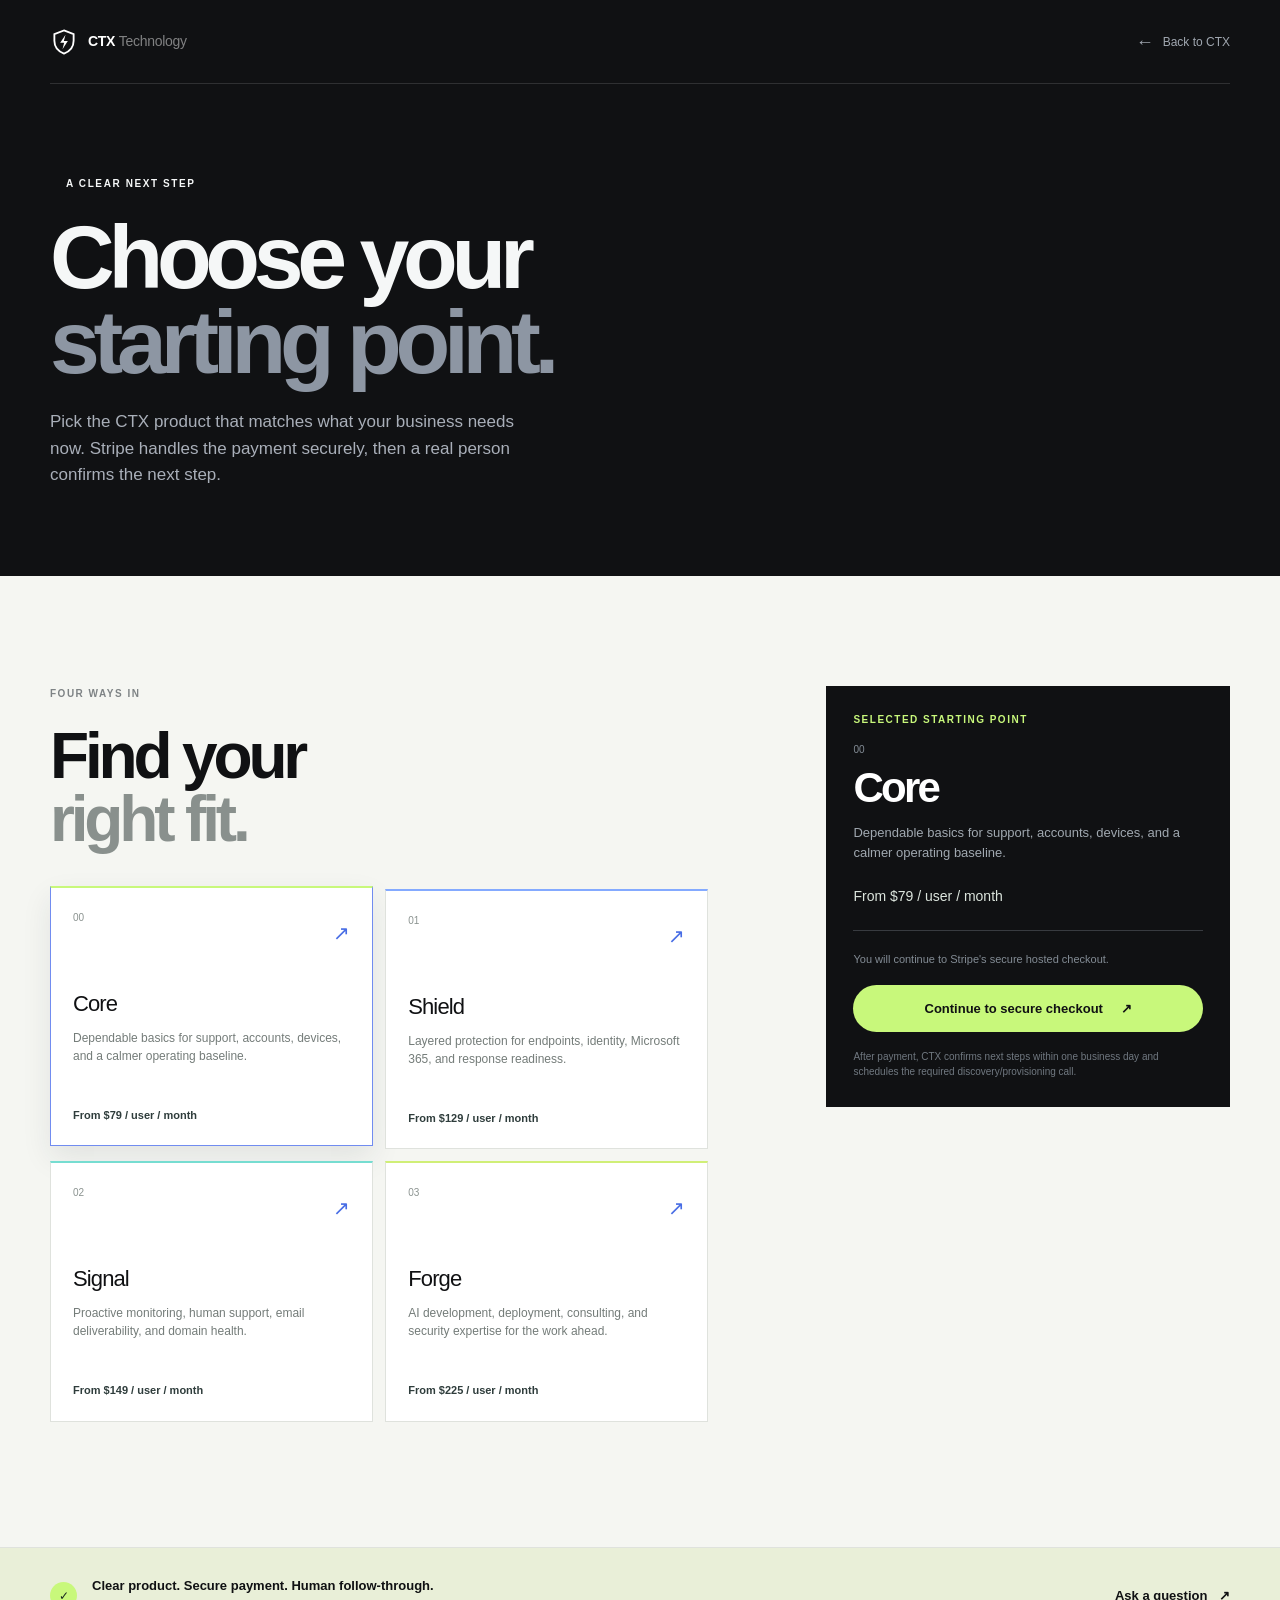
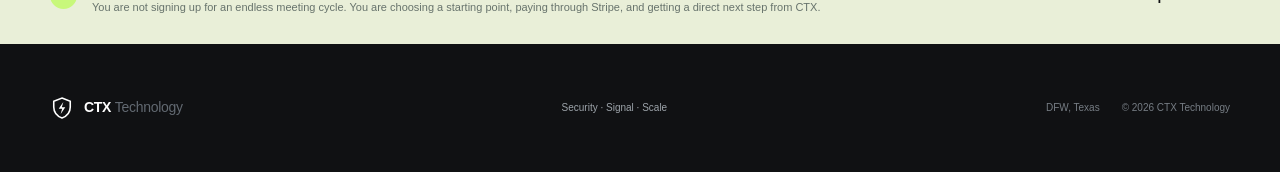
==== checkout.html @ e43d42aa "Initial public CTX Technology website" ====
<!doctype html>
<html lang="en">
  <head>
    <meta charset="UTF-8" />
    <meta name="viewport" content="width=device-width, initial-scale=1.0" />
    <meta name="description" content="Choose a CTX Technology starting point and continue to secure Stripe checkout." />
    <meta name="theme-color" content="#101113" />
    <link rel="icon" href="favicon.svg" type="image/svg+xml" />
    <title>Start with CTX | CTX Technology</title>
    <link rel="stylesheet" href="styles.css" />
    <link rel="stylesheet" href="service-pages.css" />
    <link rel="stylesheet" href="checkout.css" />
  </head>
  <body class="checkout-page">
    <header class="service-header"><div class="container nav-wrap"><a class="brand" href="index.html" aria-label="CTX Technology home"><span class="brand-mark" aria-hidden="true"><svg viewBox="0 0 32 32" fill="none"><path d="M16 2.75 27 7v7.52c0 6.9-4.4 12.14-11 14.73C9.4 26.66 5 21.42 5 14.52V7l11-4.25Z" stroke="currentColor" stroke-width="2.1"/><path d="m17.74 7.85-6.1 9.08 4.55-0-1.92 7.23 6.1-9.17h-4.57l1.94-7.14Z" fill="currentColor"/></svg></span><span>CTX <em>Technology</em></span></a><a class="back-link" href="index.html#pathways"><span aria-hidden="true">←</span> Back to CTX</a></div></header>
    <main>
      <section class="checkout-hero"><div class="container checkout-hero-inner"><p class="product-tag"><i></i> A clear next step</p><h1>Choose your<br /><em>starting point.</em></h1><p>Pick the CTX product that matches what your business needs now. Stripe handles the payment securely, then a real person confirms the next step.</p></div></section>
      <section class="checkout-section"><div class="container checkout-layout"><div class="checkout-products"><div class="checkout-section-heading"><p class="section-kicker">Four ways in</p><h2>Find your<br /><i>right fit.</i></h2></div><div class="checkout-card-grid"><a class="checkout-card" data-product="core" href="checkout.html?product=core"><span class="checkout-card-number">00</span><span class="checkout-card-arrow" aria-hidden="true">↗</span><h3>Core</h3><p>Dependable basics for support, accounts, devices, and a calmer operating baseline.</p><strong>From $79 / user / month</strong></a><a class="checkout-card" data-product="shield" href="checkout.html?product=shield"><span class="checkout-card-number">01</span><span class="checkout-card-arrow" aria-hidden="true">↗</span><h3>Shield</h3><p>Layered protection for endpoints, identity, Microsoft 365, and response readiness.</p><strong>From $129 / user / month</strong></a><a class="checkout-card" data-product="signal" href="checkout.html?product=signal"><span class="checkout-card-number">02</span><span class="checkout-card-arrow" aria-hidden="true">↗</span><h3>Signal</h3><p>Proactive monitoring, human support, email deliverability, and domain health.</p><strong>From $149 / user / month</strong></a><a class="checkout-card" data-product="forge" href="checkout.html?product=forge"><span class="checkout-card-number">03</span><span class="checkout-card-arrow" aria-hidden="true">↗</span><h3>Forge</h3><p>AI development, deployment, consulting, and security expertise for the work ahead.</p><strong>From $225 / user / month</strong></a></div></div><aside class="checkout-summary" aria-live="polite"><p class="section-kicker">Selected starting point</p><span class="checkout-summary-number" data-summary-number>00</span><h2 data-summary-title>Core</h2><p data-summary-copy>Dependable basics for support, accounts, devices, and a calmer operating baseline.</p><div class="checkout-summary-price" data-summary-price>From $79 / user / month</div><div class="checkout-rule"></div><p class="checkout-payment-note" data-payment-note>Stripe checkout is ready to connect for this product.</p><a class="button button-primary checkout-pay" id="pay-now" href="mailto:hello@ctxtechnology.com?subject=CTX%20Core%20checkout%20request">Request Core checkout <span aria-hidden="true">↗</span></a><small class="checkout-fallback">After payment, CTX confirms next steps within one business day and schedules the required discovery/provisioning call.</small></aside></div></section>
      <section class="checkout-assurance"><div class="container checkout-assurance-inner"><span class="assurance-mark" aria-hidden="true">✓</span><div><strong>Clear product. Secure payment. Human follow-through.</strong><p>You are not signing up for an endless meeting cycle. You are choosing a starting point, paying through Stripe, and getting a direct next step from CTX.</p></div><a class="text-link dark-link" href="mailto:hello@ctxtechnology.com?subject=CTX%20Technology%20checkout%20question">Ask a question <span aria-hidden="true">↗</span></a></div></section>
    </main>
    <footer class="site-footer service-footer"><div class="container footer-wrap"><a class="brand footer-brand" href="index.html"><span class="brand-mark" aria-hidden="true"><svg viewBox="0 0 32 32" fill="none"><path d="M16 2.75 27 7v7.52c0 6.9-4.4 12.14-11 14.73C9.4 26.66 5 21.42 5 14.52V7l11-4.25Z" stroke="currentColor" stroke-width="2.1"/><path d="m17.74 7.85-6.1 9.08 4.55-0-1.92 7.23 6.1-9.17h-4.57l1.94-7.14Z" fill="currentColor"/></svg></span><span>CTX <em>Technology</em></span></a><p>Security · Signal · Scale</p><div><span>DFW, Texas</span><span>© 2026 CTX Technology</span></div></div></footer>
    <script src="stripe-links.js"></script>
    <script src="checkout.js"></script>
  </body>
</html>
---- styles.css ----
:root {
  --ink: #101113;
  --muted: #6d7079;
  --paper: #f5f6f2;
  --white: #fff;
  --line: #dfe1dc;
  --blue: #3967f5;
  --cyan: #64d6eb;
  --lime: #c8f87b;
  --max: 1180px;
}

* { box-sizing: border-box; }
html { scroll-behavior: smooth; }
body { margin: 0; background: var(--paper); color: var(--ink); font-family: -apple-system, BlinkMacSystemFont, "Segoe UI", Helvetica, Arial, sans-serif; font-size: 16px; line-height: 1.5; -webkit-font-smoothing: antialiased; }
a { color: inherit; text-decoration: none; }
button { font: inherit; }
.container { width: min(calc(100% - 64px), var(--max)); margin: 0 auto; }
.sr-only { position: absolute; width: 1px; height: 1px; padding: 0; margin: -1px; overflow: hidden; clip: rect(0, 0, 0, 0); white-space: nowrap; border: 0; }
.skip-link { position: fixed; z-index: 20; left: 16px; top: -50px; padding: 10px 14px; background: var(--lime); color: var(--ink); transition: top .2s; }
.skip-link:focus { top: 16px; }

.site-header { position: absolute; width: 100%; z-index: 5; color: #fff; }
.nav-wrap { min-height: 84px; display: flex; align-items: center; justify-content: space-between; border-bottom: 1px solid rgba(255,255,255,.13); }
.brand { display: inline-flex; align-items: center; gap: 10px; font-size: 14px; font-weight: 700; letter-spacing: -.02em; }
.brand em { color: rgba(255,255,255,.47); font-style: normal; font-weight: 400; }
.brand-mark { width: 28px; height: 28px; display: grid; place-items: center; }
.brand-mark svg { width: 100%; height: 100%; }
.primary-nav { display: flex; align-items: center; gap: 31px; color: rgba(255,255,255,.68); font-size: 13px; }
.primary-nav a { transition: color .2s; }
.primary-nav a:hover, .primary-nav a:focus-visible { color: #fff; }
.primary-nav .nav-cta { margin-left: 11px; border: 1px solid rgba(255,255,255,.34); border-radius: 999px; color: #fff; padding: 10px 15px; }
.primary-nav .nav-cta span { color: var(--lime); margin-left: 7px; }
.menu-toggle { display: none; border: 0; background: transparent; color: #fff; padding: 10px 0 10px 10px; }
.menu-toggle span:not(.sr-only) { display: block; width: 24px; height: 1px; margin: 5px 0; background: currentColor; }

.hero { overflow: hidden; min-height: 790px; position: relative; display: flex; flex-direction: column; background: #101113; color: #f5f7f7; }
.hero-grid { position: absolute; inset: 0; opacity: .19; background-image: linear-gradient(rgba(255,255,255,.08) 1px, transparent 1px), linear-gradient(90deg, rgba(255,255,255,.08) 1px, transparent 1px); background-size: 80px 80px; mask-image: linear-gradient(90deg, black, transparent 74%); }
.hero-grid::after { content: ""; position: absolute; inset: 0; background: radial-gradient(circle at 73% 48%, rgba(71,118,255,.22), transparent 30%), radial-gradient(circle at 57% 67%, rgba(102,221,222,.13), transparent 25%); }
.hero-layout { position: relative; z-index: 1; flex: 1; display: grid; grid-template-columns: 1fr 1fr; gap: 40px; align-items: center; padding-top: 122px; }
.hero-copy { max-width: 590px; padding-bottom: 40px; }
.eyebrow, .section-kicker { margin: 0 0 24px; color: #87909d; text-transform: uppercase; letter-spacing: .15em; font-size: 10px; font-weight: 700; }
.eyebrow { color: var(--lime); display: flex; align-items: center; gap: 10px; }
.eyebrow-dot { width: 6px; height: 6px; border-radius: 50%; background: var(--lime); box-shadow: 0 0 0 5px rgba(200,248,123,.1); }
h1, h2, h3, p { margin-top: 0; }
h1 { max-width: 670px; margin-bottom: 27px; font-size: clamp(56px, 7vw, 96px); line-height: .95; letter-spacing: -.07em; font-weight: 600; }
h1 span { color: #8d96a3; }
.hero-lead { max-width: 465px; color: #a9afb9; font-size: 18px; line-height: 1.55; }
.hero-actions { display: flex; align-items: center; gap: 27px; margin: 36px 0 45px; }
.button { display: inline-flex; align-items: center; gap: 18px; padding: 14px 18px; border-radius: 999px; font-size: 13px; font-weight: 600; transition: transform .2s, background .2s, border-color .2s; }
.button:hover, .button:focus-visible { transform: translateY(-2px); }
.button-primary { color: var(--ink); background: var(--lime); }
.button-primary:hover { background: #e1ffa2; }
.light-link, .dark-link, .card-link { font-size: 13px; font-weight: 600; }
.light-link { color: #c9ced8; }
.light-link span, .dark-link span, .card-link span { margin-left: 8px; transition: margin .2s; }
.text-link:hover span, .card-link:hover span { margin-left: 13px; }
.hero-note { display: flex; align-items: center; gap: 12px; color: #777f8d; font-size: 11px; }
.note-line { width: 26px; height: 1px; background: #626a76; }
.hero-art { min-height: 550px; position: relative; display: grid; place-items: center; }
.art-glow { position: absolute; width: 290px; height: 290px; border-radius: 50%; background: rgba(57,103,245,.26); filter: blur(55px); }
.art-core { position: relative; z-index: 1; width: min(66%, 310px); filter: drop-shadow(0 0 26px rgba(91,176,255,.23)); }
.art-core svg { display: block; width: 100%; height: auto; }
.art-orbit { position: absolute; border: 1px solid rgba(168,206,255,.28); border-radius: 50%; transform: rotate(-24deg); }
.orbit-one { width: 88%; height: 32%; }
.orbit-two { width: 42%; height: 89%; transform: rotate(29deg); border-color: rgba(201,248,123,.26); }
.signal-card { position: absolute; z-index: 2; display: flex; align-items: center; gap: 10px; min-width: 190px; padding: 11px 13px; border: 1px solid rgba(255,255,255,.16); background: rgba(24,26,31,.76); backdrop-filter: blur(12px); box-shadow: 0 15px 50px rgba(0,0,0,.23); }
.signal-card-top { top: 20%; right: 1%; }
.signal-card-bottom { bottom: 20%; left: 5%; }
.signal-icon { display: grid; place-items: center; width: 27px; height: 27px; border-radius: 50%; color: var(--lime); background: rgba(200,248,123,.11); font-size: 20px; }
.bolt-mini { color: var(--cyan); background: rgba(100,214,235,.1); }
.signal-card b, .signal-card small { display: block; }
.signal-card b { color: #e6e8e9; font-size: 11px; font-weight: 600; }
.signal-card small { margin-top: 2px; color: #7e8692; font-size: 9px; }
.art-label { position: absolute; color: #68717d; font-size: 10px; line-height: 1.4; letter-spacing: .08em; text-transform: uppercase; }
.art-label b { color: #cdd4db; font-weight: 500; }
.art-label-left { left: 0; bottom: 25%; }
.art-label-right { right: 0; bottom: 11%; display: flex; align-items: center; gap: 8px; }
.art-label-right span { width: 34px; height: 1px; background: #54606d; }
.hero-footer { position: relative; z-index: 1; display: flex; gap: 80px; padding: 21px 0 24px; border-top: 1px solid rgba(255,255,255,.14); }
.hero-footer-item { display: flex; gap: 13px; align-items: flex-start; color: #858c96; font-size: 10px; line-height: 1.35; }
.hero-footer-item strong { color: var(--lime); font-size: 12px; font-weight: 500; }

.intro-band { padding: 150px 0 132px; background: var(--paper); }
.intro-layout { display: grid; grid-template-columns: 1fr 2fr; gap: 40px; }
.section-kicker { color: #7e8385; }
h2 { margin-bottom: 25px; font-size: clamp(42px, 5vw, 70px); letter-spacing: -.065em; line-height: .98; font-weight: 600; }
h2 i { color: #89908d; font-style: normal; }
.intro-copy { max-width: 500px; margin-bottom: 26px; color: #696f70; font-size: 17px; line-height: 1.55; }
.dark-link { color: var(--ink); }
.essential-link { display: inline-block; color: #3b5fd2; font-size: 12px; }

.system-section { padding: 0 0 140px; }
.section-heading { display: flex; align-items: end; justify-content: space-between; gap: 50px; margin-bottom: 46px; }
.section-heading > div { min-width: 55%; }
.section-heading h2 { margin-bottom: 0; }
.section-heading > p { max-width: 310px; margin: 0 0 8px; color: #777d7c; font-size: 14px; }
.layer-grid { display: grid; grid-template-columns: repeat(3, 1fr); gap: 14px; }
.layer-card { min-height: 455px; display: flex; flex-direction: column; padding: 24px 25px 26px; color: var(--ink); overflow: hidden; }
.layer-shield { background: #dae9ff; }
.layer-signal { background: #daf4ee; }
.layer-forge { background: #e4ebbc; }
.layer-top { display: flex; justify-content: space-between; color: rgba(16,17,19,.55); font-size: 11px; }
.layer-symbol { font-size: 26px; line-height: .6; }
.layer-icon { height: 140px; display: flex; align-items: center; color: #3c6cf2; }
.layer-icon svg { width: 62px; height: auto; }
.layer-card h3 { margin: 0 0 11px; font-size: 29px; letter-spacing: -.05em; font-weight: 500; }
.layer-card > p { max-width: 270px; min-height: 55px; margin-bottom: 23px; color: rgba(16,17,19,.64); font-size: 14px; line-height: 1.45; }
.layer-card ul { list-style: none; padding: 0; margin: 0 0 27px; border-top: 1px solid rgba(16,17,19,.16); color: rgba(16,17,19,.68); font-size: 11px; }
.layer-card li { padding: 8px 0; border-bottom: 1px solid rgba(16,17,19,.12); }
.card-link { margin-top: auto; }
.signal-wave { height: 140px; display: flex; align-items: center; gap: 4px; color: #1e8e97; }
.signal-wave span { display: block; width: 8px; height: 25%; border-radius: 10px; background: currentColor; opacity: .8; }
.signal-wave span:nth-child(2), .signal-wave span:nth-child(8) { height: 50%; }.signal-wave span:nth-child(3), .signal-wave span:nth-child(7) { height: 80%; }.signal-wave span:nth-child(4), .signal-wave span:nth-child(6) { height: 48%; }.signal-wave span:nth-child(5) { height: 100%; }
.forge-grid { width: 135px; height: 135px; display: grid; grid-template-columns: repeat(3, 1fr); gap: 5px; align-content: center; }
.forge-grid span { aspect-ratio: 1; border: 1px solid #4e671d; background: rgba(255,255,255,.21); }.forge-grid span:nth-child(2), .forge-grid span:nth-child(5), .forge-grid span:nth-child(8) { background: #4e671d; }

.feature-section { padding: 133px 0; border-top: 1px solid var(--line); background: #eeefeb; }
.feature-grid { display: grid; grid-template-columns: 1.08fr .92fr; align-items: center; gap: 11%; }
.feature-visual { position: relative; min-height: 475px; padding: 24px; background: #181a1e; color: #fff; box-shadow: 20px 22px 0 #dce0d8; }
.visual-topline, .screen-header, .screen-footer { display: flex; justify-content: space-between; color: #767d87; font-size: 9px; letter-spacing: .1em; }
.visual-topline { padding-bottom: 17px; border-bottom: 1px solid #35383c; }
.visual-screen { position: absolute; top: 104px; left: 15%; width: 70%; background: #24272c; border: 1px solid #3b4047; box-shadow: 0 21px 45px rgba(0,0,0,.25); }
.screen-header { padding: 13px 15px; border-bottom: 1px solid #3b4047; color: #b8c0ca; letter-spacing: 0; font-size: 10px; justify-content: flex-start; gap: 8px; }.screen-date { margin-left: auto; color: #727982; font-size: 8px; letter-spacing: .08em; }
.screen-pulse { width: 5px; height: 5px; border-radius: 50%; background: var(--lime); box-shadow: 0 0 0 4px rgba(200,248,123,.1); }
.screen-content { display: grid; grid-template-columns: .9fr 1.1fr; gap: 25px; padding: 30px 24px; }
.screen-score small { display: block; color: #89919a; font-size: 9px; }.screen-score strong { display: block; margin: 8px 0 14px; font-size: 45px; line-height: 1; font-weight: 400; letter-spacing: -.08em; }.screen-score strong span { color: #7a838f; font-size: 15px; letter-spacing: 0; }.score-bar { height: 4px; margin-bottom: 8px; background: #42474e; }.score-bar i { display: block; width: 94%; height: 100%; background: var(--lime); }.screen-score em { color: var(--lime); font-size: 8px; font-style: normal; }.screen-lines { display: flex; flex-direction: column; justify-content: center; gap: 13px; }.screen-lines span { width: var(--w); height: 5px; display: block; background: #53616d; }.screen-lines span:nth-child(2), .screen-lines span:nth-child(5) { background: #68c9dd; }
.screen-footer { padding: 11px 15px; border-top: 1px solid #3b4047; gap: 8px; font-size: 8px; letter-spacing: 0; }.screen-footer b { display: inline-block; width: 5px; height: 5px; margin-right: 5px; border-radius: 50%; background: var(--lime); }.screen-footer span:nth-child(2) b { background: var(--cyan); }.screen-footer span:nth-child(3) b { background: #b9a6f9; }
.visual-caption { position: absolute; bottom: 25px; left: 24px; color: #7d848b; font-size: 10px; line-height: 1.3; letter-spacing: .05em; text-transform: uppercase; }.visual-caption i { color: #e1e5e7; font-size: 12px; font-style: normal; letter-spacing: 0; text-transform: none; }
.feature-copy h2 { margin-bottom: 28px; }.feature-copy > p:not(.section-kicker) { max-width: 410px; color: #707574; line-height: 1.6; }.feature-points { margin-top: 39px; }.feature-points > div { display: grid; grid-template-columns: 28px 1fr; column-gap: 13px; padding: 18px 0; border-top: 1px solid var(--line); }.feature-points span { color: #84908a; font-size: 10px; }.feature-points strong { font-size: 14px; font-weight: 600; }.feature-points p { grid-column: 2; margin: 5px 0 0; color: #777c7b; font-size: 12px; }

.pricing-section { padding: 140px 0; background: #101113; color: #f4f5f2; }.pricing-layout { display: grid; grid-template-columns: .8fr 1.2fr; gap: 13%; align-items: center; }.pricing-copy .section-kicker { color: var(--lime); }.pricing-copy h2 { margin-bottom: 28px; }.pricing-copy > p:not(.section-kicker) { max-width: 360px; color: #999fa8; line-height: 1.6; }.button-light { margin-top: 22px; color: var(--ink); background: #f0f3ec; }.button-light:hover { background: #fff; }.price-panel { padding: 25px 29px 27px; border: 1px solid #3a3d42; background: #1a1c20; }.price-panel-top { display: flex; justify-content: space-between; padding-bottom: 21px; border-bottom: 1px solid #383b40; color: #858b92; font-size: 9px; letter-spacing: .11em; }.price-status { color: var(--lime); letter-spacing: 0; }.price-status i { display: inline-block; width: 5px; height: 5px; margin-right: 4px; border-radius: 50%; background: var(--lime); }.price { display: flex; align-items: center; padding: 24px 0 9px; }.price sup { align-self: flex-start; margin: 13px 4px 0 0; color: var(--lime); font-size: 18px; }.price strong { font-size: 90px; font-weight: 400; line-height: .9; letter-spacing: -.08em; }.price > span { margin: 18px 0 0 13px; color: #878e97; font-size: 12px; line-height: 1.15; }.price-note { max-width: 390px; margin: 0; color: #aab0b5; font-size: 13px; }.price-rule { height: 1px; margin: 26px 0 22px; background: #383b40; }.price-includes p { margin-bottom: 15px; color: #7d848c; font-size: 11px; }.price-includes > div { display: flex; gap: 10px; }.price-includes span { flex: 1; padding: 11px 12px; color: #d5d9d7; background: #25282d; font-size: 10px; line-height: 1.35; }.price-disclaimer { display: block; margin-top: 22px; color: #6f767e; font-size: 10px; line-height: 1.4; }

.faq-section { padding: 142px 0; background: var(--paper); }.faq-layout { display: grid; grid-template-columns: .8fr 1.2fr; gap: 13%; }.faq-list details { border-top: 1px solid var(--line); }.faq-list details:last-child { border-bottom: 1px solid var(--line); }.faq-list summary { display: flex; align-items: center; justify-content: space-between; padding: 21px 0; cursor: pointer; list-style: none; font-size: 16px; font-weight: 500; }.faq-list summary::-webkit-details-marker { display: none; }.faq-list summary span { color: #777f7c; font-size: 22px; font-weight: 300; transition: transform .2s; }.faq-list details[open] summary span { transform: rotate(45deg); }.faq-list details p { max-width: 520px; margin: -4px 40px 22px 0; color: #777d7a; font-size: 13px; line-height: 1.55; }
.contact-section { padding: 145px 0; background: #dce8fb; text-align: center; }.contact-inner { display: flex; flex-direction: column; align-items: center; }.contact-mark { width: 64px; margin-bottom: 30px; color: #4776e8; }.contact-mark svg { display: block; width: 100%; }.contact-section .section-kicker { margin-bottom: 19px; color: #5674b5; }.contact-section h2 { margin-bottom: 23px; }.contact-section > .container > p:not(.section-kicker) { max-width: 390px; margin-bottom: 26px; color: #61718e; line-height: 1.55; }.dark-button { background: var(--ink); color: #fff; }.dark-button:hover { background: #2b2e34; }
.site-footer { padding: 26px 0; background: #101113; color: #767d84; font-size: 10px; }.footer-wrap { display: flex; align-items: center; justify-content: space-between; gap: 24px; }.footer-brand { color: #fff; }.footer-brand em { color: #626971; }.footer-brand .brand-mark { width: 24px; height: 24px; }.footer-wrap p { margin: 0; color: #9da4aa; }.footer-wrap > div { display: flex; gap: 22px; }

@media (max-width: 850px) {
  .container { width: min(calc(100% - 40px), var(--max)); }
  .nav-wrap { min-height: 72px; }.menu-toggle { display: block; cursor: pointer; }.primary-nav { display: none; position: absolute; top: 72px; left: 20px; right: 20px; padding: 15px; flex-direction: column; align-items: stretch; gap: 0; background: #1b1d21; border: 1px solid #363a40; }.primary-nav.is-open { display: flex; }.primary-nav a { padding: 13px 10px; }.primary-nav .nav-cta { margin: 5px 0 0; text-align: center; }
  .hero { min-height: auto; }.hero-layout { grid-template-columns: 1fr; gap: 0; padding-top: 145px; }.hero-copy { padding-bottom: 0; }.hero-art { min-height: 420px; margin-top: -20px; }.art-core { width: 220px; }.signal-card-top { top: 15%; right: 0; }.signal-card-bottom { bottom: 14%; left: 0; }.art-label-left { left: 0; bottom: 20%; }.art-label-right { right: 0; bottom: 6%; }.hero-footer { gap: 20px; justify-content: space-between; }.hero-footer-item { gap: 8px; }
  .intro-band { padding: 100px 0; }.intro-layout, .feature-grid, .pricing-layout, .faq-layout { grid-template-columns: 1fr; gap: 55px; }.section-heading { display: block; }.section-heading > p { margin-top: 27px; max-width: 480px; }.system-section { padding-bottom: 100px; }.feature-section, .pricing-section, .faq-section, .contact-section { padding: 100px 0; }.feature-visual { min-height: 430px; }.pricing-copy > p:not(.section-kicker) { max-width: 500px; }
}
@media (max-width: 560px) {
  .container { width: min(calc(100% - 32px), var(--max)); }.hero-layout { padding-top: 127px; }.hero-copy h1 { font-size: 57px; }.hero-lead { font-size: 16px; }.hero-actions { align-items: flex-start; flex-direction: column; gap: 18px; margin: 30px 0 36px; }.hero-art { min-height: 370px; margin-top: -10px; }.art-core { width: 190px; }.signal-card { min-width: 165px; padding: 9px; }.signal-card-top { top: 15%; }.signal-card-bottom { bottom: 10%; }.signal-card b { font-size: 10px; }.signal-card small { font-size: 8px; }.art-label { font-size: 8px; }.hero-footer { display: grid; grid-template-columns: repeat(3, 1fr); gap: 10px; }.hero-footer-item { display: block; font-size: 9px; }.hero-footer-item strong { display: block; margin-bottom: 6px; }.intro-band { padding: 84px 0; } h2 { font-size: 45px; }.layer-grid { grid-template-columns: 1fr; }.layer-card { min-height: 0; }.layer-card > p { min-height: 0; }.feature-visual { min-height: 360px; padding: 17px; box-shadow: 10px 12px 0 #dce0d8; }.visual-screen { top: 85px; left: 8%; width: 84%; }.screen-content { gap: 10px; padding: 20px 14px; }.screen-score strong { font-size: 36px; }.screen-footer { font-size: 7px; gap: 3px; padding-left: 10px; padding-right: 10px; }.visual-caption { left: 17px; bottom: 17px; }.price-panel { padding: 20px 17px; }.price-panel-top { font-size: 8px; }.price { padding-top: 25px; }.price strong { font-size: 74px; }.price-includes > div { display: grid; grid-template-columns: 1fr; }.faq-layout { gap: 35px; }.footer-wrap { align-items: flex-start; flex-wrap: wrap; }.footer-wrap p { order: 3; width: 100%; }.footer-wrap > div { margin-left: auto; display: block; text-align: right; }.footer-wrap > div span { display: block; margin-bottom: 3px; }
}

@media (prefers-reduced-motion: no-preference) {
  .art-glow { animation: glowPulse 6s ease-in-out infinite; }.art-core { animation: shieldFloat 6s ease-in-out infinite; }
  @keyframes glowPulse { 50% { opacity: .64; transform: scale(1.12); } } @keyframes shieldFloat { 50% { transform: translateY(-8px) scale(1.02); } }
}

.pathways-section { padding: 140px 0; background: #101113; color: #f4f5f2; }
.pathways-heading { display: flex; justify-content: space-between; align-items: end; gap: 50px; margin-bottom: 44px; }.pathways-heading h2 { margin-bottom: 0; }.pathways-heading .section-kicker { color: var(--lime); }.pathways-heading > p { max-width: 325px; margin: 0 0 8px; color: #999fa8; font-size: 14px; line-height: 1.6; }
.pathway-grid { display: grid; grid-template-columns: repeat(3, 1fr); gap: 12px; }.pathway-card { min-height: 335px; display: flex; flex-direction: column; padding: 24px 24px 25px; border: 1px solid #3a3d42; background: #1a1c20; transition: transform .2s, border-color .2s, background .2s; }.pathway-card:hover, .pathway-card:focus-visible { transform: translateY(-5px); background: #202329; }.pathway-core { border-top: 2px solid var(--lime); }.pathway-shield { border-top: 2px solid #84aaff; }.pathway-forge { border-top: 2px solid #d0ef77; }.pathway-number { color: #858c94; font-size: 10px; }.pathway-arrow { align-self: flex-end; margin-top: -7px; color: var(--lime); font-size: 20px; }.pathway-shield .pathway-arrow { color: #84aaff; }.pathway-forge .pathway-arrow { color: #d0ef77; }.pathway-card h3 { max-width: 230px; margin: 56px 0 13px; color: #f2f4f1; font-size: 24px; line-height: 1.08; letter-spacing: -.05em; font-weight: 500; }.pathway-card p { max-width: 280px; margin: 0; color: #9198a1; font-size: 13px; line-height: 1.5; }.pathway-link { margin-top: auto; padding-top: 28px; color: #d9ded9; font-size: 12px; font-weight: 600; }.pathway-link span { margin-left: 7px; color: var(--lime); transition: margin .2s; }.pathway-shield .pathway-link span { color: #84aaff; }.pathway-forge .pathway-link span { color: #d0ef77; }.pathway-card:hover .pathway-link span { margin-left: 12px; }.pathways-footer { display: flex; align-items: center; justify-content: space-between; gap: 24px; margin-top: 32px; padding-top: 22px; border-top: 1px solid #383b40; color: #7d858e; font-size: 11px; }.pathways-footer .button-light { margin-top: 0; }

@media (max-width: 850px) {
  .pathways-section { padding: 100px 0; }.pathways-heading { display: block; }.pathways-heading > p { margin-top: 27px; max-width: 480px; }.pathway-grid { grid-template-columns: 1fr; }.pathway-card { min-height: 265px; }.pathway-card h3 { margin-top: 37px; }.pathways-footer { align-items: flex-start; flex-direction: column; }
}

@media (max-width: 560px) {
  .pathways-section { padding: 78px 0; }.pathway-card { min-height: 250px; padding: 20px; }.pathway-card h3 { font-size: 22px; }.pathways-footer .button-light { width: 100%; justify-content: center; }
}
---- service-pages.css ----
.service-page { --product-accent: #c8f87b; --product-wash: #dce8fb; background: #f5f6f2; }
.product-core { --product-accent: #c8f87b; --product-wash: #e9efd8; }
.product-shield { --product-accent: #84aaff; --product-wash: #dce8fb; }
.product-signal { --product-accent: #76ddd1; --product-wash: #daf4ee; }
.product-forge { --product-accent: #d0ef77; --product-wash: #e4ebbc; }

.service-header { position: relative; z-index: 2; background: #101113; color: #fff; }
.service-header .nav-wrap { border-bottom-color: rgba(255,255,255,.13); }
.back-link { display: inline-flex; align-items: center; gap: 9px; color: #a0a7b0; font-size: 12px; transition: color .2s; }
.back-link:hover, .back-link:focus-visible { color: #fff; }
.back-link span { color: var(--product-accent); font-size: 18px; line-height: 0; }

.service-hero { position: relative; overflow: hidden; padding: 100px 0 95px; background: #101113; color: #f5f7f7; }
.service-hero::before { content: ""; position: absolute; inset: 0; opacity: .18; background-image: linear-gradient(rgba(255,255,255,.08) 1px, transparent 1px), linear-gradient(90deg, rgba(255,255,255,.08) 1px, transparent 1px); background-size: 80px 80px; mask-image: linear-gradient(90deg, black, transparent 82%); }
.service-hero::after { content: ""; position: absolute; width: 48vw; height: 48vw; max-width: 680px; max-height: 680px; right: -12%; top: -42%; border-radius: 50%; background: var(--product-accent); opacity: .09; filter: blur(75px); }
.service-hero-layout { position: relative; z-index: 1; display: grid; grid-template-columns: 1.02fr .98fr; gap: 11%; align-items: center; }
.product-tag { display: flex; align-items: center; gap: 10px; margin-bottom: 24px; color: var(--product-accent); text-transform: uppercase; letter-spacing: .16em; font-size: 10px; font-weight: 700; }
.product-tag i { width: 6px; height: 6px; border-radius: 50%; background: var(--product-accent); box-shadow: 0 0 0 5px color-mix(in srgb, var(--product-accent), transparent 87%); }
.service-hero h1 { max-width: 560px; margin-bottom: 28px; font-size: clamp(54px, 6.5vw, 88px); }
.service-hero h1 em { color: #89919d; font-style: normal; }
.service-lead { max-width: 490px; margin-bottom: 35px; color: #aeb5be; font-size: 18px; line-height: 1.55; }
.service-actions { display: flex; align-items: center; gap: 26px; }
.service-meta { display: flex; gap: 27px; margin-top: 51px; padding-top: 18px; border-top: 1px solid rgba(255,255,255,.16); color: #7c8590; font-size: 10px; }
.service-meta b { display: block; margin-bottom: 5px; color: #e7ebea; font-size: 12px; font-weight: 500; }
.service-visual { position: relative; min-height: 385px; display: grid; place-items: center; }
.product-disc { position: absolute; width: 290px; height: 290px; border: 1px solid color-mix(in srgb, var(--product-accent), transparent 60%); border-radius: 50%; opacity: .8; }
.product-disc::before, .product-disc::after { content: ""; position: absolute; inset: 31px; border: 1px solid rgba(255,255,255,.17); border-radius: 50%; }
.product-disc::after { inset: 76px; border-color: color-mix(in srgb, var(--product-accent), transparent 48%); }
.product-glyph { position: relative; z-index: 1; width: 140px; height: 140px; display: grid; place-items: center; border: 1px solid rgba(255,255,255,.3); color: var(--product-accent); background: rgba(255,255,255,.04); box-shadow: 0 0 75px color-mix(in srgb, var(--product-accent), transparent 78%); transform: rotate(45deg); }
.product-glyph > * { transform: rotate(-45deg); }
.product-glyph svg { width: 65px; height: 65px; }
.product-index { position: absolute; top: 3%; right: 0; color: #6f7884; font-size: 10px; letter-spacing: .12em; }.product-index strong { color: #d8dce0; font-weight: 500; }
.product-caption { position: absolute; bottom: 0; left: 0; color: #707985; font-size: 10px; line-height: 1.35; letter-spacing: .08em; text-transform: uppercase; }.product-caption em { color: #d6dae0; font-style: normal; text-transform: none; letter-spacing: 0; }

.service-intro { padding: 105px 0 95px; background: var(--product-wash); }
.service-intro-grid { display: grid; grid-template-columns: .78fr 1.22fr; gap: 12%; align-items: start; }
.service-intro h2, .service-section h2, .service-cta h2 { font-size: clamp(40px, 4.5vw, 62px); }
.service-intro h2 { margin-bottom: 0; }.service-intro h2 i, .service-section h2 i, .service-cta h2 i { color: #7b8580; font-style: normal; }
.service-intro-copy { max-width: 535px; color: #647071; font-size: 18px; line-height: 1.6; }
.service-intro-copy p { margin-bottom: 25px; }.service-intro-copy strong { color: #263132; font-weight: 600; }
.service-section { padding: 125px 0; }.service-section.alt { background: #eeefeb; }
.service-section-heading { display: flex; justify-content: space-between; align-items: end; gap: 40px; margin-bottom: 44px; }.service-section-heading h2 { margin-bottom: 0; }.service-section-heading > p { max-width: 320px; margin: 0 0 8px; color: #757c7a; font-size: 13px; line-height: 1.55; }
.essential-link { display: inline-block; margin-top: 1px; color: #3b5fd2; font-size: 12px; }
.include-grid { display: grid; grid-template-columns: repeat(2, 1fr); gap: 1px; background: #d5d9d4; border: 1px solid #d5d9d4; }.include-item { min-height: 175px; padding: 24px; background: #f5f6f2; }.include-item .item-number { display: block; margin-bottom: 22px; color: #909894; font-size: 10px; }.include-item h3 { margin-bottom: 8px; font-size: 18px; letter-spacing: -.03em; font-weight: 500; }.include-item p { max-width: 350px; margin: 0; color: #747b79; font-size: 13px; line-height: 1.5; }
.process-grid { display: grid; grid-template-columns: repeat(3, 1fr); gap: 14px; }.process-item { min-height: 245px; padding: 24px; background: #fff; border: 1px solid #e0e3de; }.process-item > span { display: grid; place-items: center; width: 31px; height: 31px; margin-bottom: 51px; border-radius: 50%; color: #111; background: var(--product-accent); font-size: 10px; }.process-item h3 { margin-bottom: 8px; font-size: 18px; font-weight: 500; letter-spacing: -.03em; }.process-item p { margin: 0; color: #777e7b; font-size: 13px; line-height: 1.5; }
.pricing-band { padding: 115px 0; background: #101113; color: #f5f7f4; }.pricing-band-grid { display: grid; grid-template-columns: .8fr 1.2fr; gap: 12%; align-items: center; }.pricing-band h2 { margin-bottom: 25px; }.pricing-band h2 i { color: #8b949f; font-style: normal; }.pricing-band-copy > p:not(.section-kicker) { max-width: 370px; color: #999fa6; font-size: 15px; line-height: 1.6; }.pricing-band .section-kicker { color: var(--product-accent); }
.service-price-card { padding: 27px 29px 28px; background: #1b1d21; border: 1px solid #3b3f45; }.service-price-top { display: flex; justify-content: space-between; gap: 20px; padding-bottom: 20px; color: #858d95; border-bottom: 1px solid #3a3e43; font-size: 9px; letter-spacing: .12em; }.service-price-top span:last-child { color: var(--product-accent); letter-spacing: 0; }.service-price { display: flex; align-items: center; padding: 25px 0 8px; }.service-price sup { align-self: flex-start; margin: 12px 5px 0 0; color: var(--product-accent); font-size: 18px; }.service-price strong { font-size: 88px; line-height: .9; letter-spacing: -.08em; font-weight: 400; }.service-price > span { margin: 19px 0 0 14px; color: #8a929a; font-size: 12px; line-height: 1.15; }.service-price-note { margin: 0; color: #aab1b6; font-size: 13px; }.service-price-rule { height: 1px; margin: 25px 0 20px; background: #3a3e43; }.service-price-list { display: grid; grid-template-columns: repeat(2, 1fr); gap: 8px; margin: 0; padding: 0; list-style: none; }.service-price-list li { padding: 11px 12px; color: #d2d8d5; background: #272a2f; font-size: 10px; line-height: 1.3; }.service-price-list li::before { content: "+"; margin-right: 5px; color: var(--product-accent); }.service-price-fine { display: block; margin-top: 20px; color: #707880; font-size: 10px; line-height: 1.4; }.core-price-lines { display: grid; gap: 11px; padding: 25px 0 10px; }.core-price-lines div { display: flex; align-items: baseline; justify-content: space-between; gap: 20px; padding-bottom: 11px; border-bottom: 1px solid #3a3e43; }.core-price-lines span { color: #8f979f; font-size: 11px; }.core-price-lines strong { color: #f1f4f0; font-size: 25px; font-weight: 400; letter-spacing: -.04em; white-space: nowrap; }
.fit-band { padding: 91px 0; background: var(--product-wash); }.fit-grid { display: grid; grid-template-columns: .78fr 1.22fr; gap: 12%; align-items: center; }.fit-grid h2 { margin-bottom: 0; }.fit-grid h2 i { color: #7b8580; font-style: normal; }.fit-list { display: grid; grid-template-columns: repeat(2, 1fr); gap: 11px; margin: 0; padding: 0; list-style: none; }.fit-list li { padding: 17px; background: rgba(255,255,255,.48); color: #4f5d5d; font-size: 13px; }.fit-list li::before { content: "→"; margin-right: 9px; color: #526ee1; }
.service-cta { padding: 125px 0 135px; text-align: center; background: #f5f6f2; }.service-cta .product-cta-mark { width: 55px; margin: 0 auto 27px; color: var(--product-accent); }.service-cta .product-cta-mark svg { display: block; width: 100%; }.service-cta h2 { margin-bottom: 22px; }.service-cta > .container > p:not(.section-kicker) { max-width: 420px; margin: 0 auto 28px; color: #757d7a; font-size: 15px; line-height: 1.55; }.service-cta .section-kicker { color: #7e8682; }
.service-footer { background: #101113; }.service-footer .footer-wrap { min-height: 76px; }

@media (max-width: 850px) {
  .service-hero { padding: 80px 0 75px; }.service-hero-layout, .service-intro-grid, .pricing-band-grid, .fit-grid { grid-template-columns: 1fr; gap: 55px; }.service-hero-copy { padding-top: 20px; }.service-visual { min-height: 315px; }.product-disc { width: 250px; height: 250px; }.service-meta { margin-top: 38px; }.service-intro, .service-section, .pricing-band, .service-cta { padding: 95px 0; }.service-section-heading { display: block; }.service-section-heading > p { margin-top: 25px; }.fit-grid { gap: 34px; }
}
@media (max-width: 560px) {
  .service-header .nav-wrap { min-height: 72px; }.back-link { font-size: 11px; }.service-hero { padding-top: 55px; }.service-hero h1 { font-size: 56px; }.service-lead { font-size: 16px; }.service-actions { align-items: flex-start; flex-direction: column; gap: 17px; }.service-meta { gap: 16px; }.service-meta b { font-size: 11px; }.service-visual { min-height: 280px; }.product-disc { width: 220px; height: 220px; }.product-glyph { width: 105px; height: 105px; }.product-glyph svg { width: 50px; height: 50px; }.product-index { top: 0; }.product-caption { bottom: 0; }.service-intro, .service-section, .pricing-band, .service-cta { padding: 78px 0; }.include-grid, .process-grid { grid-template-columns: 1fr; }.include-item { min-height: 0; }.process-item { min-height: 0; }.process-item > span { margin-bottom: 32px; }.service-price-card { padding: 21px 17px 22px; }.service-price-top { font-size: 8px; }.service-price strong { font-size: 72px; }.core-price-lines strong { font-size: 21px; }.service-price-list, .fit-list { grid-template-columns: 1fr; }.fit-list li { padding: 14px; }
}
---- checkout.css ----
.checkout-page { background: #f5f6f2; }
.checkout-hero { padding: 92px 0 88px; background: #101113; color: #f5f7f7; }
.checkout-hero-inner { max-width: 1180px; }.checkout-hero h1 { max-width: 650px; margin-bottom: 24px; }.checkout-hero h1 em { color: #8d96a3; font-style: normal; }.checkout-hero-inner > p:last-child { max-width: 480px; margin: 0; color: #a9afb9; font-size: 17px; line-height: 1.55; }
.checkout-section { padding: 110px 0 125px; }.checkout-layout { display: grid; grid-template-columns: 1.24fr .76fr; gap: 10%; align-items: start; }.checkout-section-heading h2 { margin-bottom: 38px; }.checkout-section-heading h2 i { color: #89908d; font-style: normal; }.checkout-card-grid { display: grid; grid-template-columns: repeat(2, 1fr); gap: 12px; }.checkout-card { position: relative; min-height: 245px; display: flex; flex-direction: column; padding: 22px; border: 1px solid #dfe2dd; background: #fff; transition: transform .2s, border-color .2s, box-shadow .2s; }.checkout-card:hover, .checkout-card:focus-visible, .checkout-card.is-selected { transform: translateY(-3px); border-color: #718cf0; box-shadow: 0 12px 28px rgba(38,49,57,.09); }.checkout-card:nth-child(1) { border-top: 2px solid #c8f87b; }.checkout-card:nth-child(2) { border-top: 2px solid #84aaff; }.checkout-card:nth-child(3) { border-top: 2px solid #76ddd1; }.checkout-card:nth-child(4) { border-top: 2px solid #d0ef77; }.checkout-card-number { color: #8b9390; font-size: 10px; }.checkout-card-arrow { align-self: flex-end; margin-top: -7px; color: #486de5; font-size: 20px; }.checkout-card h3 { margin: 39px 0 9px; font-size: 22px; letter-spacing: -.04em; font-weight: 500; }.checkout-card p { min-height: 58px; margin: 0 0 20px; color: #747c79; font-size: 12px; line-height: 1.5; }.checkout-card strong { margin-top: auto; color: #2f3d3c; font-size: 11px; font-weight: 600; }
.checkout-summary { position: sticky; top: 28px; padding: 26px 27px 28px; background: #101113; color: #f5f7f4; }.checkout-summary .section-kicker { margin-bottom: 15px; color: #c8f87b; }.checkout-summary-number { display: block; color: #838c95; font-size: 10px; }.checkout-summary h2 { margin: 10px 0 15px; color: #fff; font-size: 42px; }.checkout-summary > p:not(.section-kicker):not(.checkout-payment-note) { color: #a0a8b0; font-size: 13px; line-height: 1.5; }.checkout-summary-price { margin-top: 24px; color: #dce5dd; font-size: 14px; }.checkout-rule { height: 1px; margin: 23px 0 20px; background: #383b40; }.checkout-payment-note { margin-bottom: 17px; color: #838c95; font-size: 11px; line-height: 1.5; }.checkout-pay { width: 100%; justify-content: center; }.checkout-pay.is-configured { background: #c8f87b; }.checkout-pay.is-configured:hover { background: #e1ffa2; }.checkout-fallback { display: block; margin-top: 18px; color: #707880; font-size: 10px; line-height: 1.45; }
.checkout-assurance { padding: 28px 0; border-top: 1px solid #dfe2dd; background: #e9efd8; }.checkout-assurance-inner { display: flex; align-items: center; gap: 15px; }.assurance-mark { display: grid; flex: 0 0 27px; place-items: center; width: 27px; height: 27px; border-radius: 50%; color: #1b2a20; background: #c8f87b; font-size: 12px; }.checkout-assurance strong { display: block; margin-bottom: 4px; font-size: 13px; }.checkout-assurance p { margin: 0; color: #67736c; font-size: 11px; }.checkout-assurance .text-link { margin-left: auto; white-space: nowrap; }
@media (max-width: 850px) { .checkout-hero { padding: 75px 0; }.checkout-layout { grid-template-columns: 1fr; gap: 55px; }.checkout-summary { position: static; }.checkout-assurance-inner { align-items: flex-start; flex-wrap: wrap; }.checkout-assurance .text-link { margin-left: 42px; } }
@media (max-width: 560px) { .checkout-hero { padding: 58px 0; }.checkout-hero h1 { font-size: 57px; }.checkout-section { padding: 78px 0; }.checkout-card-grid { grid-template-columns: 1fr; }.checkout-card { min-height: 0; }.checkout-card p { min-height: 0; }.checkout-summary { padding: 22px 18px; }.checkout-assurance .text-link { margin-left: 0; }.checkout-assurance-inner { gap: 11px; } }
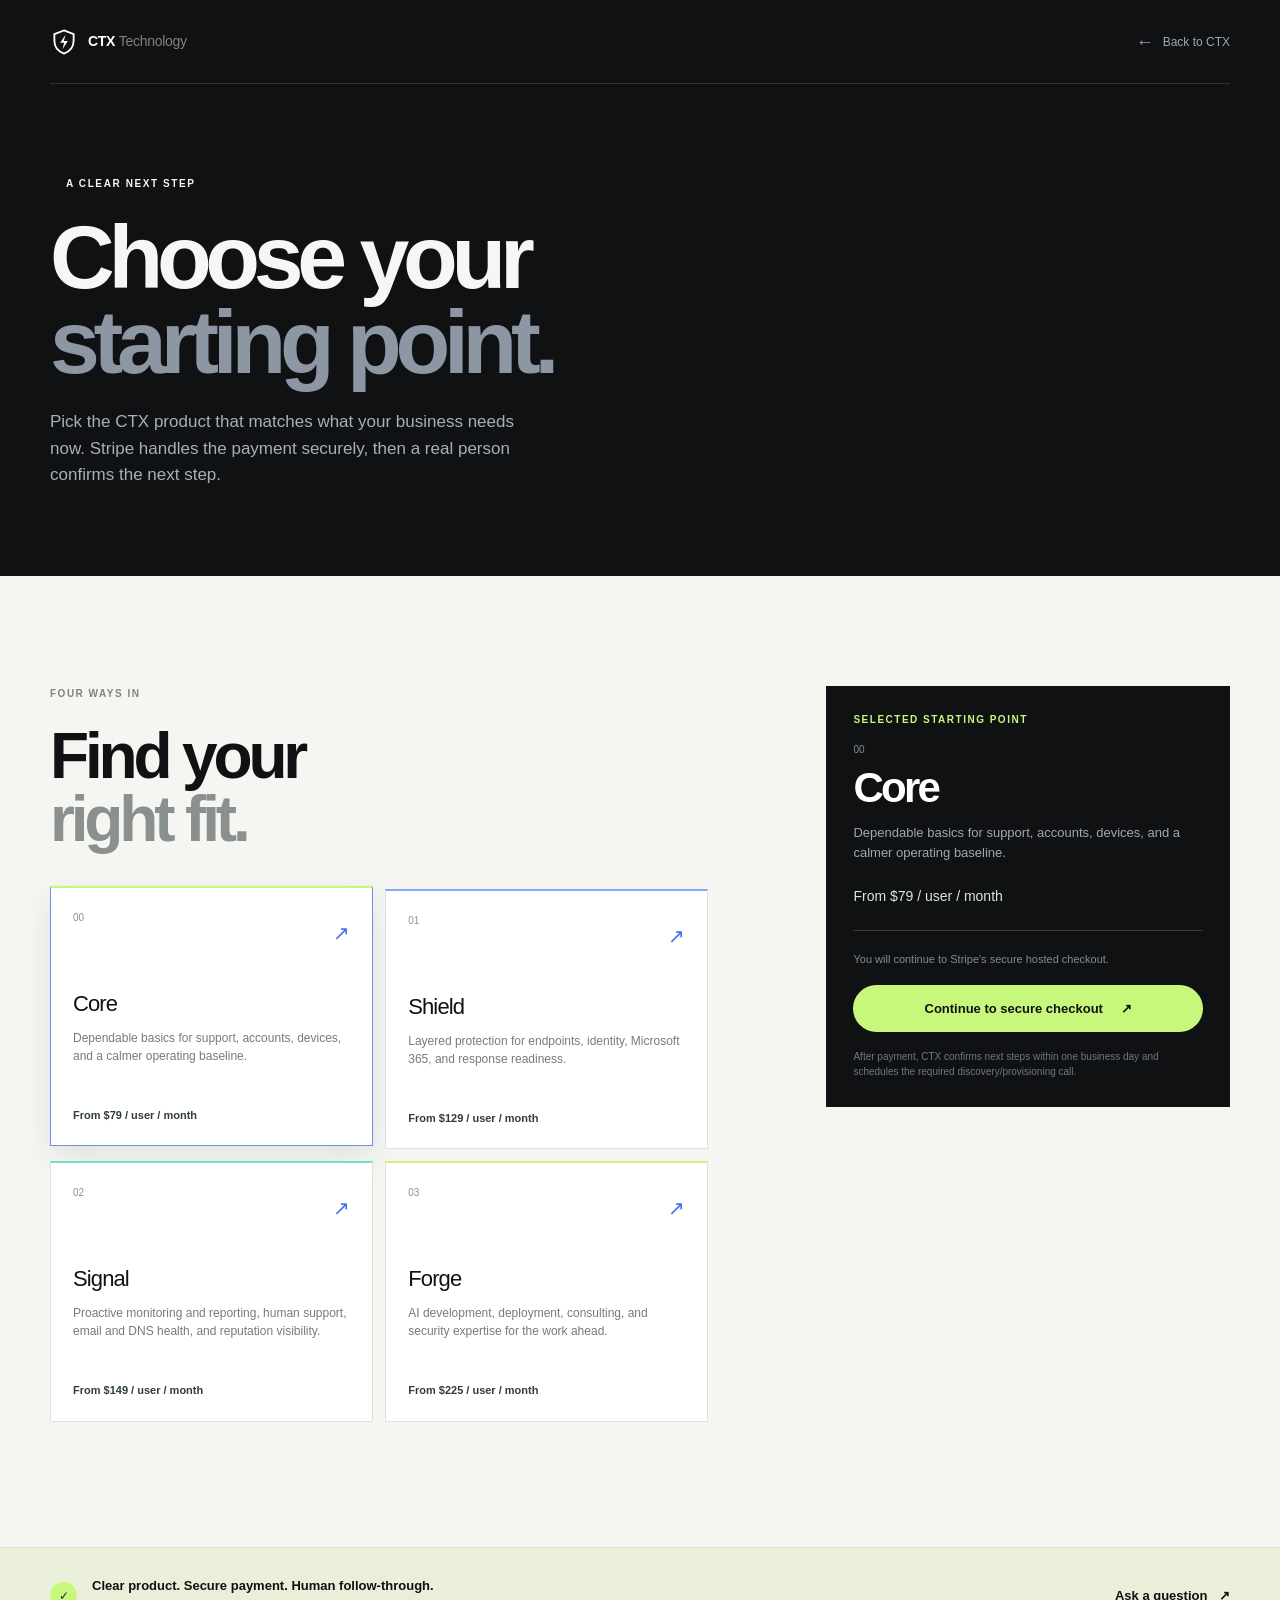
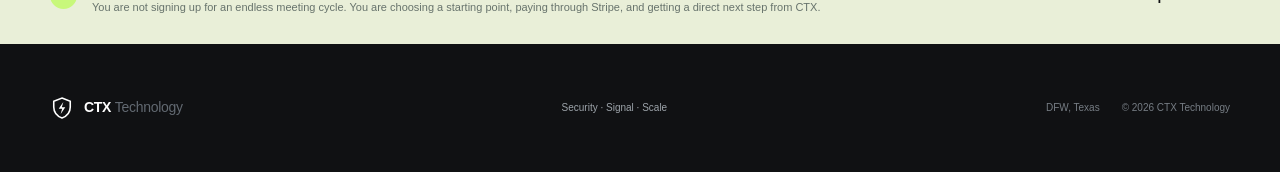
==== commit 1151a386: "Clarify productized service offerings" ====
--- a/checkout.html
+++ b/checkout.html
@@ -15,7 +15,7 @@
     <header class="service-header"><div class="container nav-wrap"><a class="brand" href="index.html" aria-label="CTX Technology home"><span class="brand-mark" aria-hidden="true"><svg viewBox="0 0 32 32" fill="none"><path d="M16 2.75 27 7v7.52c0 6.9-4.4 12.14-11 14.73C9.4 26.66 5 21.42 5 14.52V7l11-4.25Z" stroke="currentColor" stroke-width="2.1"/><path d="m17.74 7.85-6.1 9.08 4.55-0-1.92 7.23 6.1-9.17h-4.57l1.94-7.14Z" fill="currentColor"/></svg></span><span>CTX <em>Technology</em></span></a><a class="back-link" href="index.html#pathways"><span aria-hidden="true">←</span> Back to CTX</a></div></header>
     <main>
       <section class="checkout-hero"><div class="container checkout-hero-inner"><p class="product-tag"><i></i> A clear next step</p><h1>Choose your<br /><em>starting point.</em></h1><p>Pick the CTX product that matches what your business needs now. Stripe handles the payment securely, then a real person confirms the next step.</p></div></section>
-      <section class="checkout-section"><div class="container checkout-layout"><div class="checkout-products"><div class="checkout-section-heading"><p class="section-kicker">Four ways in</p><h2>Find your<br /><i>right fit.</i></h2></div><div class="checkout-card-grid"><a class="checkout-card" data-product="core" href="checkout.html?product=core"><span class="checkout-card-number">00</span><span class="checkout-card-arrow" aria-hidden="true">↗</span><h3>Core</h3><p>Dependable basics for support, accounts, devices, and a calmer operating baseline.</p><strong>From $79 / user / month</strong></a><a class="checkout-card" data-product="shield" href="checkout.html?product=shield"><span class="checkout-card-number">01</span><span class="checkout-card-arrow" aria-hidden="true">↗</span><h3>Shield</h3><p>Layered protection for endpoints, identity, Microsoft 365, and response readiness.</p><strong>From $129 / user / month</strong></a><a class="checkout-card" data-product="signal" href="checkout.html?product=signal"><span class="checkout-card-number">02</span><span class="checkout-card-arrow" aria-hidden="true">↗</span><h3>Signal</h3><p>Proactive monitoring, human support, email deliverability, and domain health.</p><strong>From $149 / user / month</strong></a><a class="checkout-card" data-product="forge" href="checkout.html?product=forge"><span class="checkout-card-number">03</span><span class="checkout-card-arrow" aria-hidden="true">↗</span><h3>Forge</h3><p>AI development, deployment, consulting, and security expertise for the work ahead.</p><strong>From $225 / user / month</strong></a></div></div><aside class="checkout-summary" aria-live="polite"><p class="section-kicker">Selected starting point</p><span class="checkout-summary-number" data-summary-number>00</span><h2 data-summary-title>Core</h2><p data-summary-copy>Dependable basics for support, accounts, devices, and a calmer operating baseline.</p><div class="checkout-summary-price" data-summary-price>From $79 / user / month</div><div class="checkout-rule"></div><p class="checkout-payment-note" data-payment-note>Stripe checkout is ready to connect for this product.</p><a class="button button-primary checkout-pay" id="pay-now" href="mailto:hello@ctxtechnology.com?subject=CTX%20Core%20checkout%20request">Request Core checkout <span aria-hidden="true">↗</span></a><small class="checkout-fallback">After payment, CTX confirms next steps within one business day and schedules the required discovery/provisioning call.</small></aside></div></section>
+      <section class="checkout-section"><div class="container checkout-layout"><div class="checkout-products"><div class="checkout-section-heading"><p class="section-kicker">Four ways in</p><h2>Find your<br /><i>right fit.</i></h2></div><div class="checkout-card-grid"><a class="checkout-card" data-product="core" href="checkout.html?product=core"><span class="checkout-card-number">00</span><span class="checkout-card-arrow" aria-hidden="true">↗</span><h3>Core</h3><p>Dependable basics for support, accounts, devices, and a calmer operating baseline.</p><strong>From $79 / user / month</strong></a><a class="checkout-card" data-product="shield" href="checkout.html?product=shield"><span class="checkout-card-number">01</span><span class="checkout-card-arrow" aria-hidden="true">↗</span><h3>Shield</h3><p>Layered protection for endpoints, identity, Microsoft 365, and response readiness.</p><strong>From $129 / user / month</strong></a><a class="checkout-card" data-product="signal" href="checkout.html?product=signal"><span class="checkout-card-number">02</span><span class="checkout-card-arrow" aria-hidden="true">↗</span><h3>Signal</h3><p>Proactive monitoring and reporting, human support, email and DNS health, and reputation visibility.</p><strong>From $149 / user / month</strong></a><a class="checkout-card" data-product="forge" href="checkout.html?product=forge"><span class="checkout-card-number">03</span><span class="checkout-card-arrow" aria-hidden="true">↗</span><h3>Forge</h3><p>AI development, deployment, consulting, and security expertise for the work ahead.</p><strong>From $225 / user / month</strong></a></div></div><aside class="checkout-summary" aria-live="polite"><p class="section-kicker">Selected starting point</p><span class="checkout-summary-number" data-summary-number>00</span><h2 data-summary-title>Core</h2><p data-summary-copy>Dependable basics for support, accounts, devices, and a calmer operating baseline.</p><div class="checkout-summary-price" data-summary-price>From $79 / user / month</div><div class="checkout-rule"></div><p class="checkout-payment-note" data-payment-note>Stripe checkout is ready to connect for this product.</p><a class="button button-primary checkout-pay" id="pay-now" href="mailto:hello@ctxtechnology.com?subject=CTX%20Core%20checkout%20request">Request Core checkout <span aria-hidden="true">↗</span></a><small class="checkout-fallback">After payment, CTX confirms next steps within one business day and schedules the required discovery/provisioning call.</small></aside></div></section>
       <section class="checkout-assurance"><div class="container checkout-assurance-inner"><span class="assurance-mark" aria-hidden="true">✓</span><div><strong>Clear product. Secure payment. Human follow-through.</strong><p>You are not signing up for an endless meeting cycle. You are choosing a starting point, paying through Stripe, and getting a direct next step from CTX.</p></div><a class="text-link dark-link" href="mailto:hello@ctxtechnology.com?subject=CTX%20Technology%20checkout%20question">Ask a question <span aria-hidden="true">↗</span></a></div></section>
     </main>
     <footer class="site-footer service-footer"><div class="container footer-wrap"><a class="brand footer-brand" href="index.html"><span class="brand-mark" aria-hidden="true"><svg viewBox="0 0 32 32" fill="none"><path d="M16 2.75 27 7v7.52c0 6.9-4.4 12.14-11 14.73C9.4 26.66 5 21.42 5 14.52V7l11-4.25Z" stroke="currentColor" stroke-width="2.1"/><path d="m17.74 7.85-6.1 9.08 4.55-0-1.92 7.23 6.1-9.17h-4.57l1.94-7.14Z" fill="currentColor"/></svg></span><span>CTX <em>Technology</em></span></a><p>Security · Signal · Scale</p><div><span>DFW, Texas</span><span>© 2026 CTX Technology</span></div></div></footer>
--- a/styles.css
+++ b/styles.css
@@ -152,7 +152,7 @@
 
 .pathways-section { padding: 140px 0; background: #101113; color: #f4f5f2; }
 .pathways-heading { display: flex; justify-content: space-between; align-items: end; gap: 50px; margin-bottom: 44px; }.pathways-heading h2 { margin-bottom: 0; }.pathways-heading .section-kicker { color: var(--lime); }.pathways-heading > p { max-width: 325px; margin: 0 0 8px; color: #999fa8; font-size: 14px; line-height: 1.6; }
-.pathway-grid { display: grid; grid-template-columns: repeat(3, 1fr); gap: 12px; }.pathway-card { min-height: 335px; display: flex; flex-direction: column; padding: 24px 24px 25px; border: 1px solid #3a3d42; background: #1a1c20; transition: transform .2s, border-color .2s, background .2s; }.pathway-card:hover, .pathway-card:focus-visible { transform: translateY(-5px); background: #202329; }.pathway-core { border-top: 2px solid var(--lime); }.pathway-shield { border-top: 2px solid #84aaff; }.pathway-forge { border-top: 2px solid #d0ef77; }.pathway-number { color: #858c94; font-size: 10px; }.pathway-arrow { align-self: flex-end; margin-top: -7px; color: var(--lime); font-size: 20px; }.pathway-shield .pathway-arrow { color: #84aaff; }.pathway-forge .pathway-arrow { color: #d0ef77; }.pathway-card h3 { max-width: 230px; margin: 56px 0 13px; color: #f2f4f1; font-size: 24px; line-height: 1.08; letter-spacing: -.05em; font-weight: 500; }.pathway-card p { max-width: 280px; margin: 0; color: #9198a1; font-size: 13px; line-height: 1.5; }.pathway-link { margin-top: auto; padding-top: 28px; color: #d9ded9; font-size: 12px; font-weight: 600; }.pathway-link span { margin-left: 7px; color: var(--lime); transition: margin .2s; }.pathway-shield .pathway-link span { color: #84aaff; }.pathway-forge .pathway-link span { color: #d0ef77; }.pathway-card:hover .pathway-link span { margin-left: 12px; }.pathways-footer { display: flex; align-items: center; justify-content: space-between; gap: 24px; margin-top: 32px; padding-top: 22px; border-top: 1px solid #383b40; color: #7d858e; font-size: 11px; }.pathways-footer .button-light { margin-top: 0; }
+.pathway-grid { display: grid; grid-template-columns: repeat(4, 1fr); gap: 12px; }.pathway-card { min-height: 335px; display: flex; flex-direction: column; padding: 24px 24px 25px; border: 1px solid #3a3d42; background: #1a1c20; transition: transform .2s, border-color .2s, background .2s; }.pathway-card:hover, .pathway-card:focus-visible { transform: translateY(-5px); background: #202329; }.pathway-core { border-top: 2px solid var(--lime); }.pathway-shield { border-top: 2px solid #84aaff; }.pathway-signal { border-top: 2px solid #65c8bb; }.pathway-forge { border-top: 2px solid #d0ef77; }.pathway-number { color: #858c94; font-size: 10px; }.pathway-arrow { align-self: flex-end; margin-top: -7px; color: var(--lime); font-size: 20px; }.pathway-shield .pathway-arrow { color: #84aaff; }.pathway-signal .pathway-arrow { color: #65c8bb; }.pathway-forge .pathway-arrow { color: #d0ef77; }.pathway-card h3 { max-width: 230px; margin: 56px 0 13px; color: #f2f4f1; font-size: 24px; line-height: 1.08; letter-spacing: -.05em; font-weight: 500; }.pathway-card p { max-width: 280px; margin: 0; color: #9198a1; font-size: 13px; line-height: 1.5; }.pathway-link { margin-top: auto; padding-top: 28px; color: #d9ded9; font-size: 12px; font-weight: 600; }.pathway-link span { margin-left: 7px; color: var(--lime); transition: margin .2s; }.pathway-shield .pathway-link span { color: #84aaff; }.pathway-signal .pathway-link span { color: #65c8bb; }.pathway-forge .pathway-link span { color: #d0ef77; }.pathway-card:hover .pathway-link span { margin-left: 12px; }.pathways-footer { display: flex; align-items: center; justify-content: space-between; gap: 24px; margin-top: 32px; padding-top: 22px; border-top: 1px solid #383b40; color: #7d858e; font-size: 11px; }.pathways-footer .button-light { margin-top: 0; }
 
 @media (max-width: 850px) {
   .pathways-section { padding: 100px 0; }.pathways-heading { display: block; }.pathways-heading > p { margin-top: 27px; max-width: 480px; }.pathway-grid { grid-template-columns: 1fr; }.pathway-card { min-height: 265px; }.pathway-card h3 { margin-top: 37px; }.pathways-footer { align-items: flex-start; flex-direction: column; }
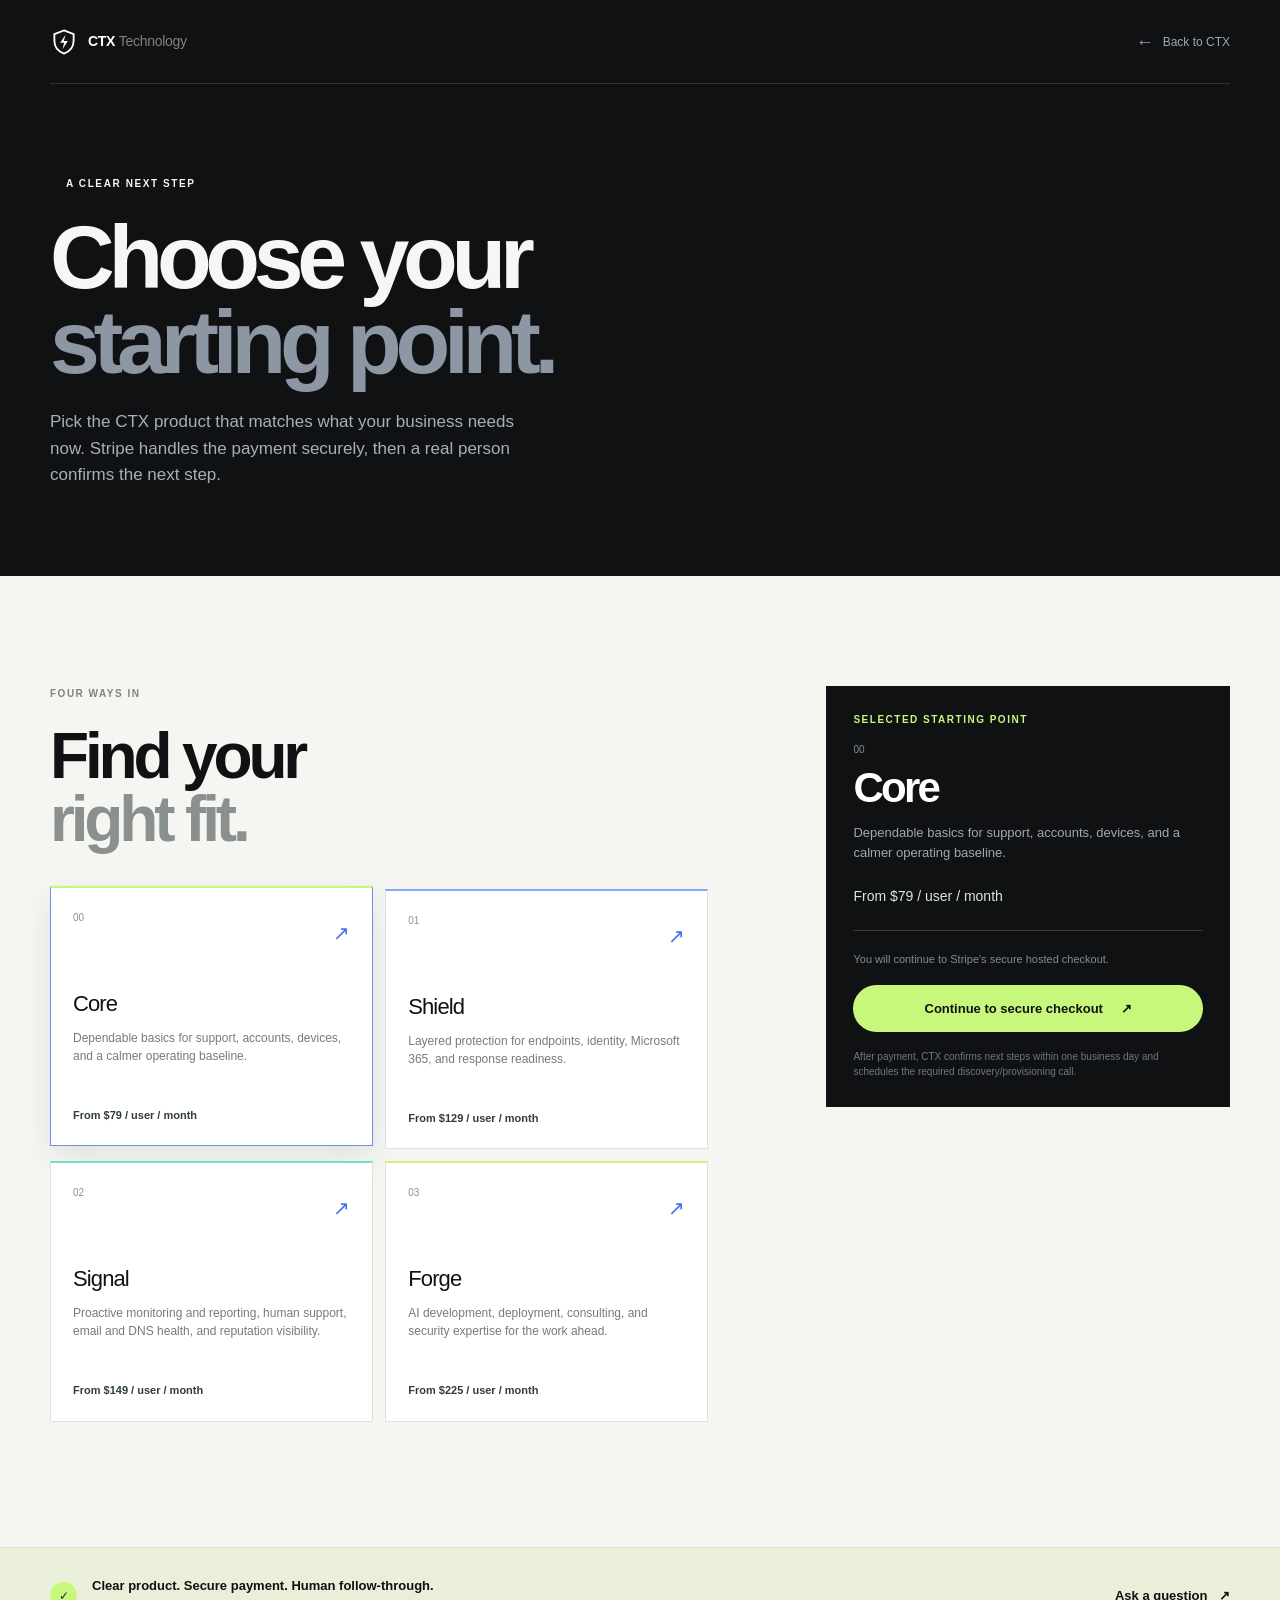
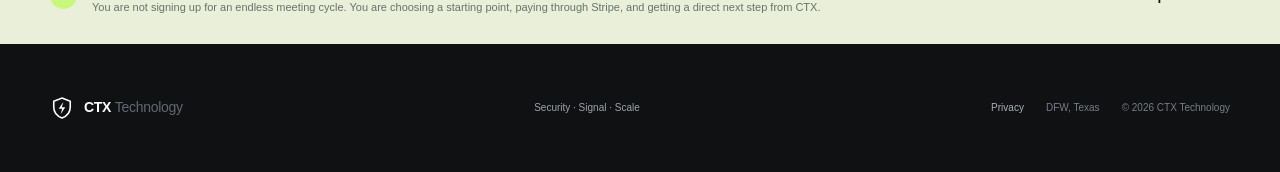
==== commit c8aed5d5: "Add privacy notice and update contact email" ====
--- a/checkout.html
+++ b/checkout.html
@@ -15,10 +15,10 @@
     <header class="service-header"><div class="container nav-wrap"><a class="brand" href="index.html" aria-label="CTX Technology home"><span class="brand-mark" aria-hidden="true"><svg viewBox="0 0 32 32" fill="none"><path d="M16 2.75 27 7v7.52c0 6.9-4.4 12.14-11 14.73C9.4 26.66 5 21.42 5 14.52V7l11-4.25Z" stroke="currentColor" stroke-width="2.1"/><path d="m17.74 7.85-6.1 9.08 4.55-0-1.92 7.23 6.1-9.17h-4.57l1.94-7.14Z" fill="currentColor"/></svg></span><span>CTX <em>Technology</em></span></a><a class="back-link" href="index.html#pathways"><span aria-hidden="true">←</span> Back to CTX</a></div></header>
     <main>
       <section class="checkout-hero"><div class="container checkout-hero-inner"><p class="product-tag"><i></i> A clear next step</p><h1>Choose your<br /><em>starting point.</em></h1><p>Pick the CTX product that matches what your business needs now. Stripe handles the payment securely, then a real person confirms the next step.</p></div></section>
-      <section class="checkout-section"><div class="container checkout-layout"><div class="checkout-products"><div class="checkout-section-heading"><p class="section-kicker">Four ways in</p><h2>Find your<br /><i>right fit.</i></h2></div><div class="checkout-card-grid"><a class="checkout-card" data-product="core" href="checkout.html?product=core"><span class="checkout-card-number">00</span><span class="checkout-card-arrow" aria-hidden="true">↗</span><h3>Core</h3><p>Dependable basics for support, accounts, devices, and a calmer operating baseline.</p><strong>From $79 / user / month</strong></a><a class="checkout-card" data-product="shield" href="checkout.html?product=shield"><span class="checkout-card-number">01</span><span class="checkout-card-arrow" aria-hidden="true">↗</span><h3>Shield</h3><p>Layered protection for endpoints, identity, Microsoft 365, and response readiness.</p><strong>From $129 / user / month</strong></a><a class="checkout-card" data-product="signal" href="checkout.html?product=signal"><span class="checkout-card-number">02</span><span class="checkout-card-arrow" aria-hidden="true">↗</span><h3>Signal</h3><p>Proactive monitoring and reporting, human support, email and DNS health, and reputation visibility.</p><strong>From $149 / user / month</strong></a><a class="checkout-card" data-product="forge" href="checkout.html?product=forge"><span class="checkout-card-number">03</span><span class="checkout-card-arrow" aria-hidden="true">↗</span><h3>Forge</h3><p>AI development, deployment, consulting, and security expertise for the work ahead.</p><strong>From $225 / user / month</strong></a></div></div><aside class="checkout-summary" aria-live="polite"><p class="section-kicker">Selected starting point</p><span class="checkout-summary-number" data-summary-number>00</span><h2 data-summary-title>Core</h2><p data-summary-copy>Dependable basics for support, accounts, devices, and a calmer operating baseline.</p><div class="checkout-summary-price" data-summary-price>From $79 / user / month</div><div class="checkout-rule"></div><p class="checkout-payment-note" data-payment-note>Stripe checkout is ready to connect for this product.</p><a class="button button-primary checkout-pay" id="pay-now" href="mailto:hello@ctxtechnology.com?subject=CTX%20Core%20checkout%20request">Request Core checkout <span aria-hidden="true">↗</span></a><small class="checkout-fallback">After payment, CTX confirms next steps within one business day and schedules the required discovery/provisioning call.</small></aside></div></section>
-      <section class="checkout-assurance"><div class="container checkout-assurance-inner"><span class="assurance-mark" aria-hidden="true">✓</span><div><strong>Clear product. Secure payment. Human follow-through.</strong><p>You are not signing up for an endless meeting cycle. You are choosing a starting point, paying through Stripe, and getting a direct next step from CTX.</p></div><a class="text-link dark-link" href="mailto:hello@ctxtechnology.com?subject=CTX%20Technology%20checkout%20question">Ask a question <span aria-hidden="true">↗</span></a></div></section>
+      <section class="checkout-section"><div class="container checkout-layout"><div class="checkout-products"><div class="checkout-section-heading"><p class="section-kicker">Four ways in</p><h2>Find your<br /><i>right fit.</i></h2></div><div class="checkout-card-grid"><a class="checkout-card" data-product="core" href="checkout.html?product=core"><span class="checkout-card-number">00</span><span class="checkout-card-arrow" aria-hidden="true">↗</span><h3>Core</h3><p>Dependable basics for support, accounts, devices, and a calmer operating baseline.</p><strong>From $79 / user / month</strong></a><a class="checkout-card" data-product="shield" href="checkout.html?product=shield"><span class="checkout-card-number">01</span><span class="checkout-card-arrow" aria-hidden="true">↗</span><h3>Shield</h3><p>Layered protection for endpoints, identity, Microsoft 365, and response readiness.</p><strong>From $129 / user / month</strong></a><a class="checkout-card" data-product="signal" href="checkout.html?product=signal"><span class="checkout-card-number">02</span><span class="checkout-card-arrow" aria-hidden="true">↗</span><h3>Signal</h3><p>Proactive monitoring and reporting, human support, email and DNS health, and reputation visibility.</p><strong>From $149 / user / month</strong></a><a class="checkout-card" data-product="forge" href="checkout.html?product=forge"><span class="checkout-card-number">03</span><span class="checkout-card-arrow" aria-hidden="true">↗</span><h3>Forge</h3><p>AI development, deployment, consulting, and security expertise for the work ahead.</p><strong>From $225 / user / month</strong></a></div></div><aside class="checkout-summary" aria-live="polite"><p class="section-kicker">Selected starting point</p><span class="checkout-summary-number" data-summary-number>00</span><h2 data-summary-title>Core</h2><p data-summary-copy>Dependable basics for support, accounts, devices, and a calmer operating baseline.</p><div class="checkout-summary-price" data-summary-price>From $79 / user / month</div><div class="checkout-rule"></div><p class="checkout-payment-note" data-payment-note>Stripe checkout is ready to connect for this product.</p><a class="button button-primary checkout-pay" id="pay-now" href="mailto:hello@ctx-technology.com?subject=CTX%20Core%20checkout%20request">Request Core checkout <span aria-hidden="true">↗</span></a><small class="checkout-fallback">After payment, CTX confirms next steps within one business day and schedules the required discovery/provisioning call.</small></aside></div></section>
+      <section class="checkout-assurance"><div class="container checkout-assurance-inner"><span class="assurance-mark" aria-hidden="true">✓</span><div><strong>Clear product. Secure payment. Human follow-through.</strong><p>You are not signing up for an endless meeting cycle. You are choosing a starting point, paying through Stripe, and getting a direct next step from CTX.</p></div><a class="text-link dark-link" href="mailto:hello@ctx-technology.com?subject=CTX%20Technology%20checkout%20question">Ask a question <span aria-hidden="true">↗</span></a></div></section>
     </main>
-    <footer class="site-footer service-footer"><div class="container footer-wrap"><a class="brand footer-brand" href="index.html"><span class="brand-mark" aria-hidden="true"><svg viewBox="0 0 32 32" fill="none"><path d="M16 2.75 27 7v7.52c0 6.9-4.4 12.14-11 14.73C9.4 26.66 5 21.42 5 14.52V7l11-4.25Z" stroke="currentColor" stroke-width="2.1"/><path d="m17.74 7.85-6.1 9.08 4.55-0-1.92 7.23 6.1-9.17h-4.57l1.94-7.14Z" fill="currentColor"/></svg></span><span>CTX <em>Technology</em></span></a><p>Security · Signal · Scale</p><div><span>DFW, Texas</span><span>© 2026 CTX Technology</span></div></div></footer>
+    <footer class="site-footer service-footer"><div class="container footer-wrap"><a class="brand footer-brand" href="index.html"><span class="brand-mark" aria-hidden="true"><svg viewBox="0 0 32 32" fill="none"><path d="M16 2.75 27 7v7.52c0 6.9-4.4 12.14-11 14.73C9.4 26.66 5 21.42 5 14.52V7l11-4.25Z" stroke="currentColor" stroke-width="2.1"/><path d="m17.74 7.85-6.1 9.08 4.55-0-1.92 7.23 6.1-9.17h-4.57l1.94-7.14Z" fill="currentColor"/></svg></span><span>CTX <em>Technology</em></span></a><p>Security · Signal · Scale</p><div><a href="privacy.html">Privacy</a><span>DFW, Texas</span><span>© 2026 CTX Technology</span></div></div></footer>
     <script src="stripe-links.js"></script>
     <script src="checkout.js"></script>
   </body>
--- a/styles.css
+++ b/styles.css
@@ -133,13 +133,17 @@
 
 .faq-section { padding: 142px 0; background: var(--paper); }.faq-layout { display: grid; grid-template-columns: .8fr 1.2fr; gap: 13%; }.faq-list details { border-top: 1px solid var(--line); }.faq-list details:last-child { border-bottom: 1px solid var(--line); }.faq-list summary { display: flex; align-items: center; justify-content: space-between; padding: 21px 0; cursor: pointer; list-style: none; font-size: 16px; font-weight: 500; }.faq-list summary::-webkit-details-marker { display: none; }.faq-list summary span { color: #777f7c; font-size: 22px; font-weight: 300; transition: transform .2s; }.faq-list details[open] summary span { transform: rotate(45deg); }.faq-list details p { max-width: 520px; margin: -4px 40px 22px 0; color: #777d7a; font-size: 13px; line-height: 1.55; }
 .contact-section { padding: 145px 0; background: #dce8fb; text-align: center; }.contact-inner { display: flex; flex-direction: column; align-items: center; }.contact-mark { width: 64px; margin-bottom: 30px; color: #4776e8; }.contact-mark svg { display: block; width: 100%; }.contact-section .section-kicker { margin-bottom: 19px; color: #5674b5; }.contact-section h2 { margin-bottom: 23px; }.contact-section > .container > p:not(.section-kicker) { max-width: 390px; margin-bottom: 26px; color: #61718e; line-height: 1.55; }.dark-button { background: var(--ink); color: #fff; }.dark-button:hover { background: #2b2e34; }
-.site-footer { padding: 26px 0; background: #101113; color: #767d84; font-size: 10px; }.footer-wrap { display: flex; align-items: center; justify-content: space-between; gap: 24px; }.footer-brand { color: #fff; }.footer-brand em { color: #626971; }.footer-brand .brand-mark { width: 24px; height: 24px; }.footer-wrap p { margin: 0; color: #9da4aa; }.footer-wrap > div { display: flex; gap: 22px; }
+.site-footer { padding: 26px 0; background: #101113; color: #767d84; font-size: 10px; }.footer-wrap { display: flex; align-items: center; justify-content: space-between; gap: 24px; }.footer-brand { color: #fff; }.footer-brand em { color: #626971; }.footer-brand .brand-mark { width: 24px; height: 24px; }.footer-wrap p { margin: 0; color: #9da4aa; }.footer-wrap > div { display: flex; gap: 22px; }.footer-wrap > div a { color: #aab0b5; }.footer-wrap > div a:hover, .footer-wrap > div a:focus-visible { color: #fff; }
 
 @media (max-width: 850px) {
   .container { width: min(calc(100% - 40px), var(--max)); }
   .nav-wrap { min-height: 72px; }.menu-toggle { display: block; cursor: pointer; }.primary-nav { display: none; position: absolute; top: 72px; left: 20px; right: 20px; padding: 15px; flex-direction: column; align-items: stretch; gap: 0; background: #1b1d21; border: 1px solid #363a40; }.primary-nav.is-open { display: flex; }.primary-nav a { padding: 13px 10px; }.primary-nav .nav-cta { margin: 5px 0 0; text-align: center; }
   .hero { min-height: auto; }.hero-layout { grid-template-columns: 1fr; gap: 0; padding-top: 145px; }.hero-copy { padding-bottom: 0; }.hero-art { min-height: 420px; margin-top: -20px; }.art-core { width: 220px; }.signal-card-top { top: 15%; right: 0; }.signal-card-bottom { bottom: 14%; left: 0; }.art-label-left { left: 0; bottom: 20%; }.art-label-right { right: 0; bottom: 6%; }.hero-footer { gap: 20px; justify-content: space-between; }.hero-footer-item { gap: 8px; }
   .intro-band { padding: 100px 0; }.intro-layout, .feature-grid, .pricing-layout, .faq-layout { grid-template-columns: 1fr; gap: 55px; }.section-heading { display: block; }.section-heading > p { margin-top: 27px; max-width: 480px; }.system-section { padding-bottom: 100px; }.feature-section, .pricing-section, .faq-section, .contact-section { padding: 100px 0; }.feature-visual { min-height: 430px; }.pricing-copy > p:not(.section-kicker) { max-width: 500px; }
+}
+
+@media (max-width: 560px) {
+  .footer-wrap > div a { display: block; margin-bottom: 3px; }
 }
 @media (max-width: 560px) {
   .container { width: min(calc(100% - 32px), var(--max)); }.hero-layout { padding-top: 127px; }.hero-copy h1 { font-size: 57px; }.hero-lead { font-size: 16px; }.hero-actions { align-items: flex-start; flex-direction: column; gap: 18px; margin: 30px 0 36px; }.hero-art { min-height: 370px; margin-top: -10px; }.art-core { width: 190px; }.signal-card { min-width: 165px; padding: 9px; }.signal-card-top { top: 15%; }.signal-card-bottom { bottom: 10%; }.signal-card b { font-size: 10px; }.signal-card small { font-size: 8px; }.art-label { font-size: 8px; }.hero-footer { display: grid; grid-template-columns: repeat(3, 1fr); gap: 10px; }.hero-footer-item { display: block; font-size: 9px; }.hero-footer-item strong { display: block; margin-bottom: 6px; }.intro-band { padding: 84px 0; } h2 { font-size: 45px; }.layer-grid { grid-template-columns: 1fr; }.layer-card { min-height: 0; }.layer-card > p { min-height: 0; }.feature-visual { min-height: 360px; padding: 17px; box-shadow: 10px 12px 0 #dce0d8; }.visual-screen { top: 85px; left: 8%; width: 84%; }.screen-content { gap: 10px; padding: 20px 14px; }.screen-score strong { font-size: 36px; }.screen-footer { font-size: 7px; gap: 3px; padding-left: 10px; padding-right: 10px; }.visual-caption { left: 17px; bottom: 17px; }.price-panel { padding: 20px 17px; }.price-panel-top { font-size: 8px; }.price { padding-top: 25px; }.price strong { font-size: 74px; }.price-includes > div { display: grid; grid-template-columns: 1fr; }.faq-layout { gap: 35px; }.footer-wrap { align-items: flex-start; flex-wrap: wrap; }.footer-wrap p { order: 3; width: 100%; }.footer-wrap > div { margin-left: auto; display: block; text-align: right; }.footer-wrap > div span { display: block; margin-bottom: 3px; }
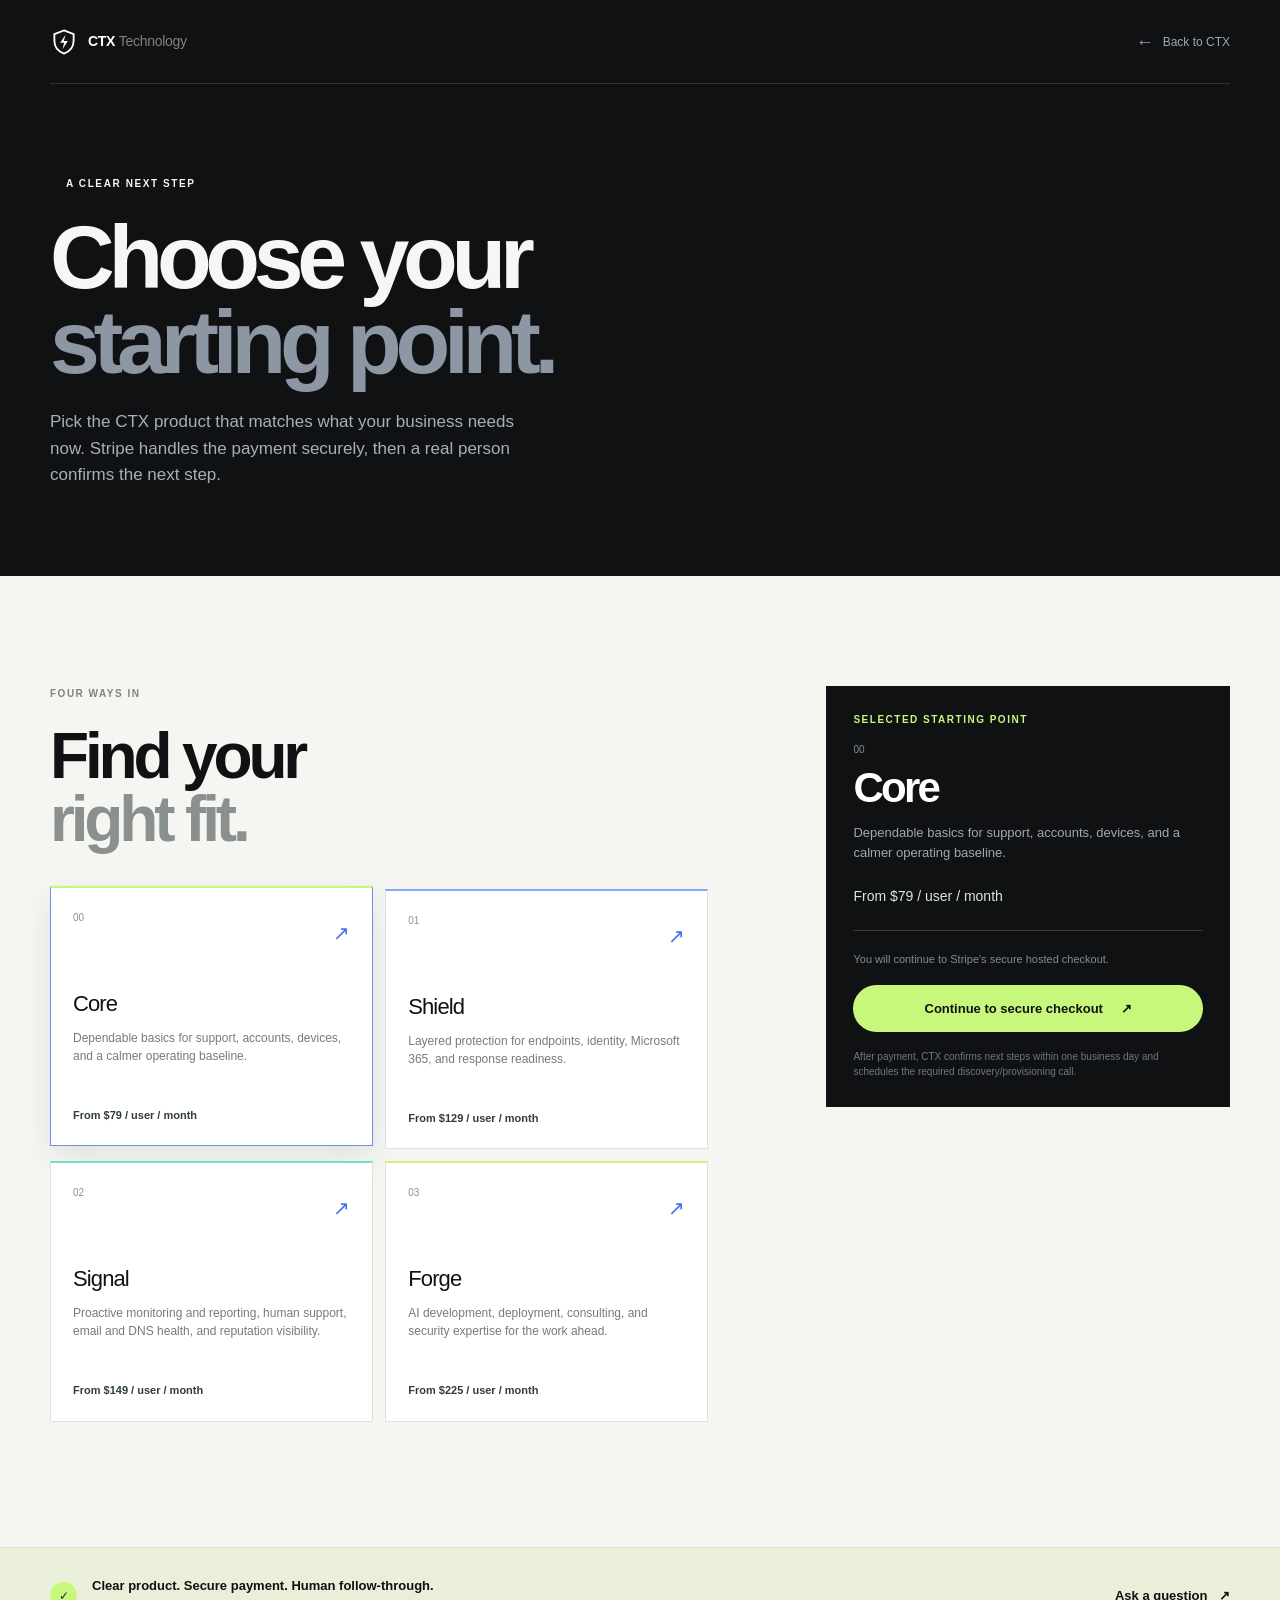
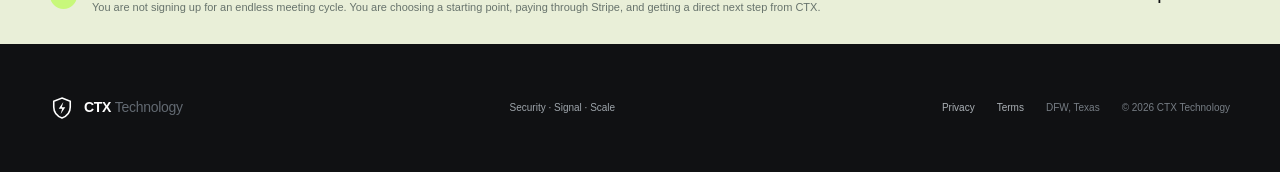
==== commit c3b0f78e: "update primary webpage for voice services, privacy, and terms" ====
--- a/checkout.html
+++ b/checkout.html
@@ -18,7 +18,7 @@
       <section class="checkout-section"><div class="container checkout-layout"><div class="checkout-products"><div class="checkout-section-heading"><p class="section-kicker">Four ways in</p><h2>Find your<br /><i>right fit.</i></h2></div><div class="checkout-card-grid"><a class="checkout-card" data-product="core" href="checkout.html?product=core"><span class="checkout-card-number">00</span><span class="checkout-card-arrow" aria-hidden="true">↗</span><h3>Core</h3><p>Dependable basics for support, accounts, devices, and a calmer operating baseline.</p><strong>From $79 / user / month</strong></a><a class="checkout-card" data-product="shield" href="checkout.html?product=shield"><span class="checkout-card-number">01</span><span class="checkout-card-arrow" aria-hidden="true">↗</span><h3>Shield</h3><p>Layered protection for endpoints, identity, Microsoft 365, and response readiness.</p><strong>From $129 / user / month</strong></a><a class="checkout-card" data-product="signal" href="checkout.html?product=signal"><span class="checkout-card-number">02</span><span class="checkout-card-arrow" aria-hidden="true">↗</span><h3>Signal</h3><p>Proactive monitoring and reporting, human support, email and DNS health, and reputation visibility.</p><strong>From $149 / user / month</strong></a><a class="checkout-card" data-product="forge" href="checkout.html?product=forge"><span class="checkout-card-number">03</span><span class="checkout-card-arrow" aria-hidden="true">↗</span><h3>Forge</h3><p>AI development, deployment, consulting, and security expertise for the work ahead.</p><strong>From $225 / user / month</strong></a></div></div><aside class="checkout-summary" aria-live="polite"><p class="section-kicker">Selected starting point</p><span class="checkout-summary-number" data-summary-number>00</span><h2 data-summary-title>Core</h2><p data-summary-copy>Dependable basics for support, accounts, devices, and a calmer operating baseline.</p><div class="checkout-summary-price" data-summary-price>From $79 / user / month</div><div class="checkout-rule"></div><p class="checkout-payment-note" data-payment-note>Stripe checkout is ready to connect for this product.</p><a class="button button-primary checkout-pay" id="pay-now" href="mailto:hello@ctx-technology.com?subject=CTX%20Core%20checkout%20request">Request Core checkout <span aria-hidden="true">↗</span></a><small class="checkout-fallback">After payment, CTX confirms next steps within one business day and schedules the required discovery/provisioning call.</small></aside></div></section>
       <section class="checkout-assurance"><div class="container checkout-assurance-inner"><span class="assurance-mark" aria-hidden="true">✓</span><div><strong>Clear product. Secure payment. Human follow-through.</strong><p>You are not signing up for an endless meeting cycle. You are choosing a starting point, paying through Stripe, and getting a direct next step from CTX.</p></div><a class="text-link dark-link" href="mailto:hello@ctx-technology.com?subject=CTX%20Technology%20checkout%20question">Ask a question <span aria-hidden="true">↗</span></a></div></section>
     </main>
-    <footer class="site-footer service-footer"><div class="container footer-wrap"><a class="brand footer-brand" href="index.html"><span class="brand-mark" aria-hidden="true"><svg viewBox="0 0 32 32" fill="none"><path d="M16 2.75 27 7v7.52c0 6.9-4.4 12.14-11 14.73C9.4 26.66 5 21.42 5 14.52V7l11-4.25Z" stroke="currentColor" stroke-width="2.1"/><path d="m17.74 7.85-6.1 9.08 4.55-0-1.92 7.23 6.1-9.17h-4.57l1.94-7.14Z" fill="currentColor"/></svg></span><span>CTX <em>Technology</em></span></a><p>Security · Signal · Scale</p><div><a href="privacy.html">Privacy</a><span>DFW, Texas</span><span>© 2026 CTX Technology</span></div></div></footer>
+    <footer class="site-footer service-footer"><div class="container footer-wrap"><a class="brand footer-brand" href="index.html"><span class="brand-mark" aria-hidden="true"><svg viewBox="0 0 32 32" fill="none"><path d="M16 2.75 27 7v7.52c0 6.9-4.4 12.14-11 14.73C9.4 26.66 5 21.42 5 14.52V7l11-4.25Z" stroke="currentColor" stroke-width="2.1"/><path d="m17.74 7.85-6.1 9.08 4.55-0-1.92 7.23 6.1-9.17h-4.57l1.94-7.14Z" fill="currentColor"/></svg></span><span>CTX <em>Technology</em></span></a><p>Security · Signal · Scale</p><div><a href="privacy.html">Privacy</a><a href="terms.html">Terms</a><span>DFW, Texas</span><span>© 2026 CTX Technology</span></div></div></footer>
     <script src="stripe-links.js"></script>
     <script src="checkout.js"></script>
   </body>
